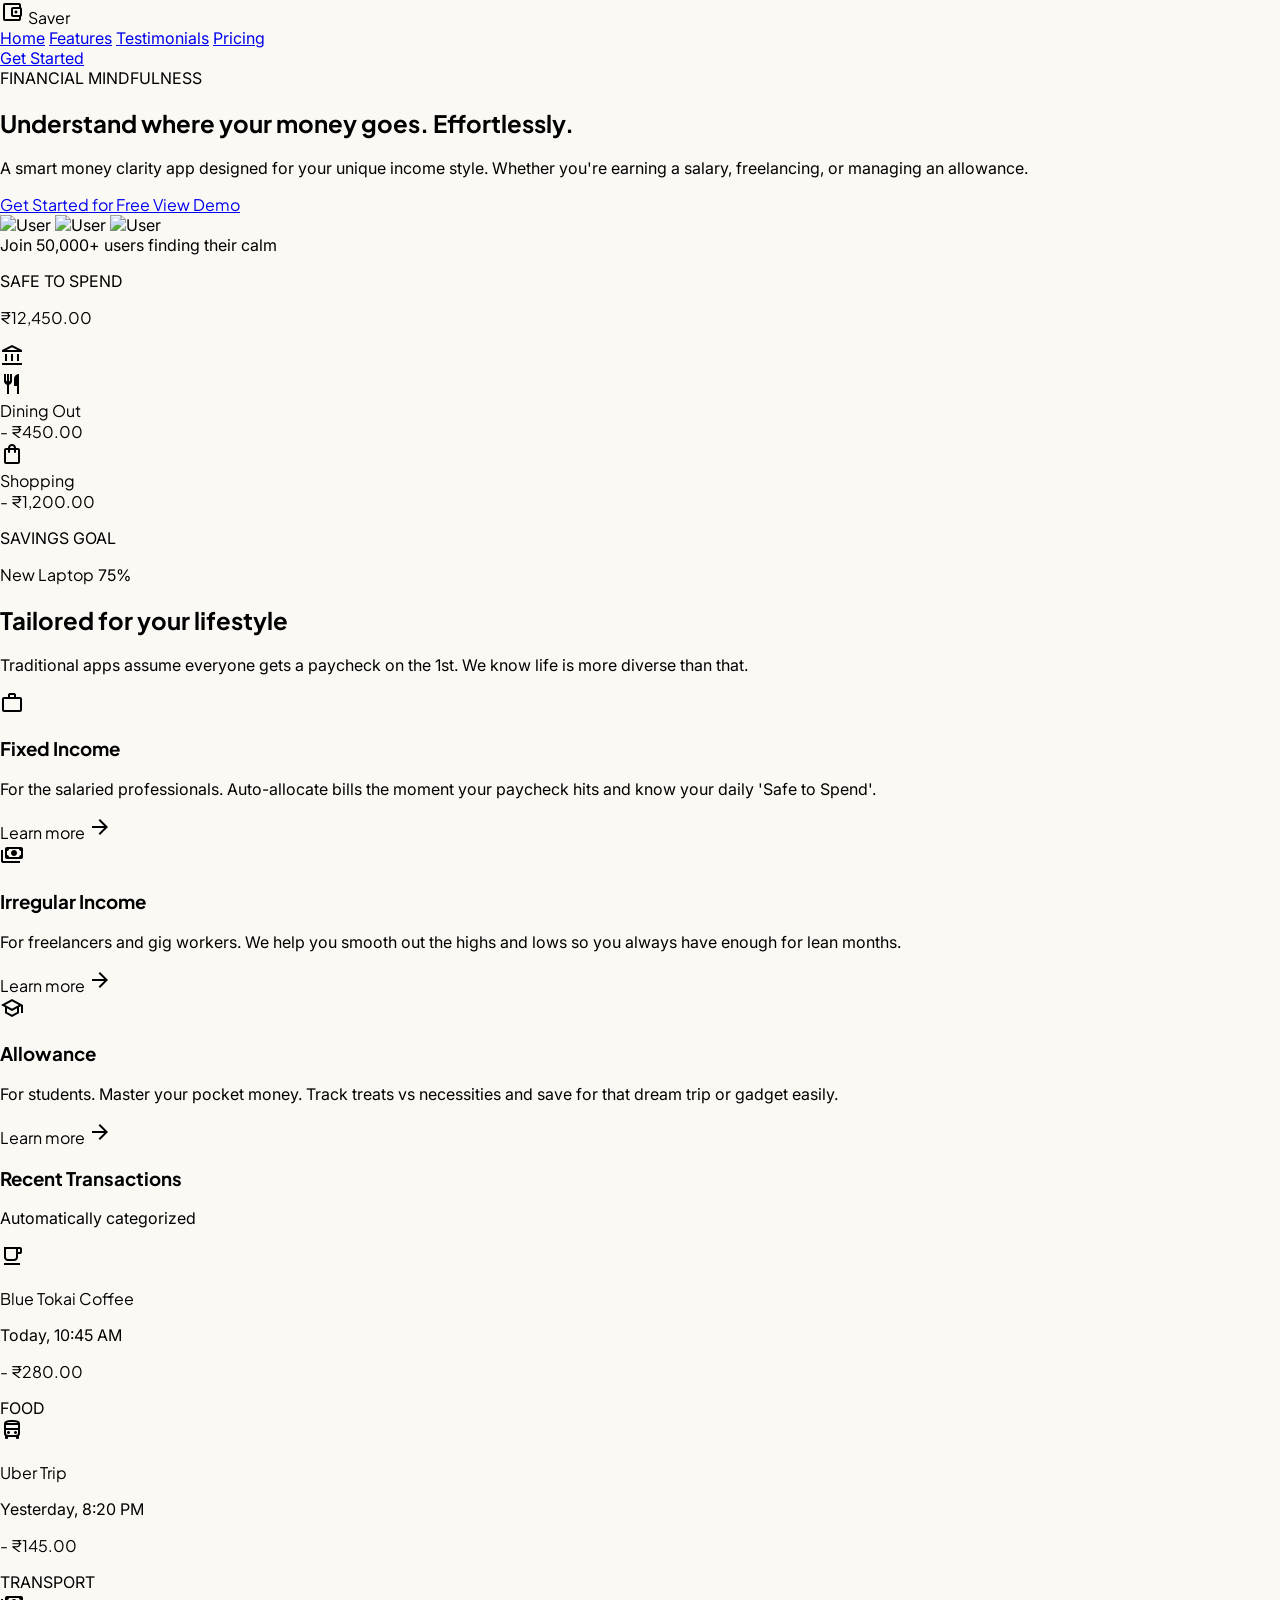
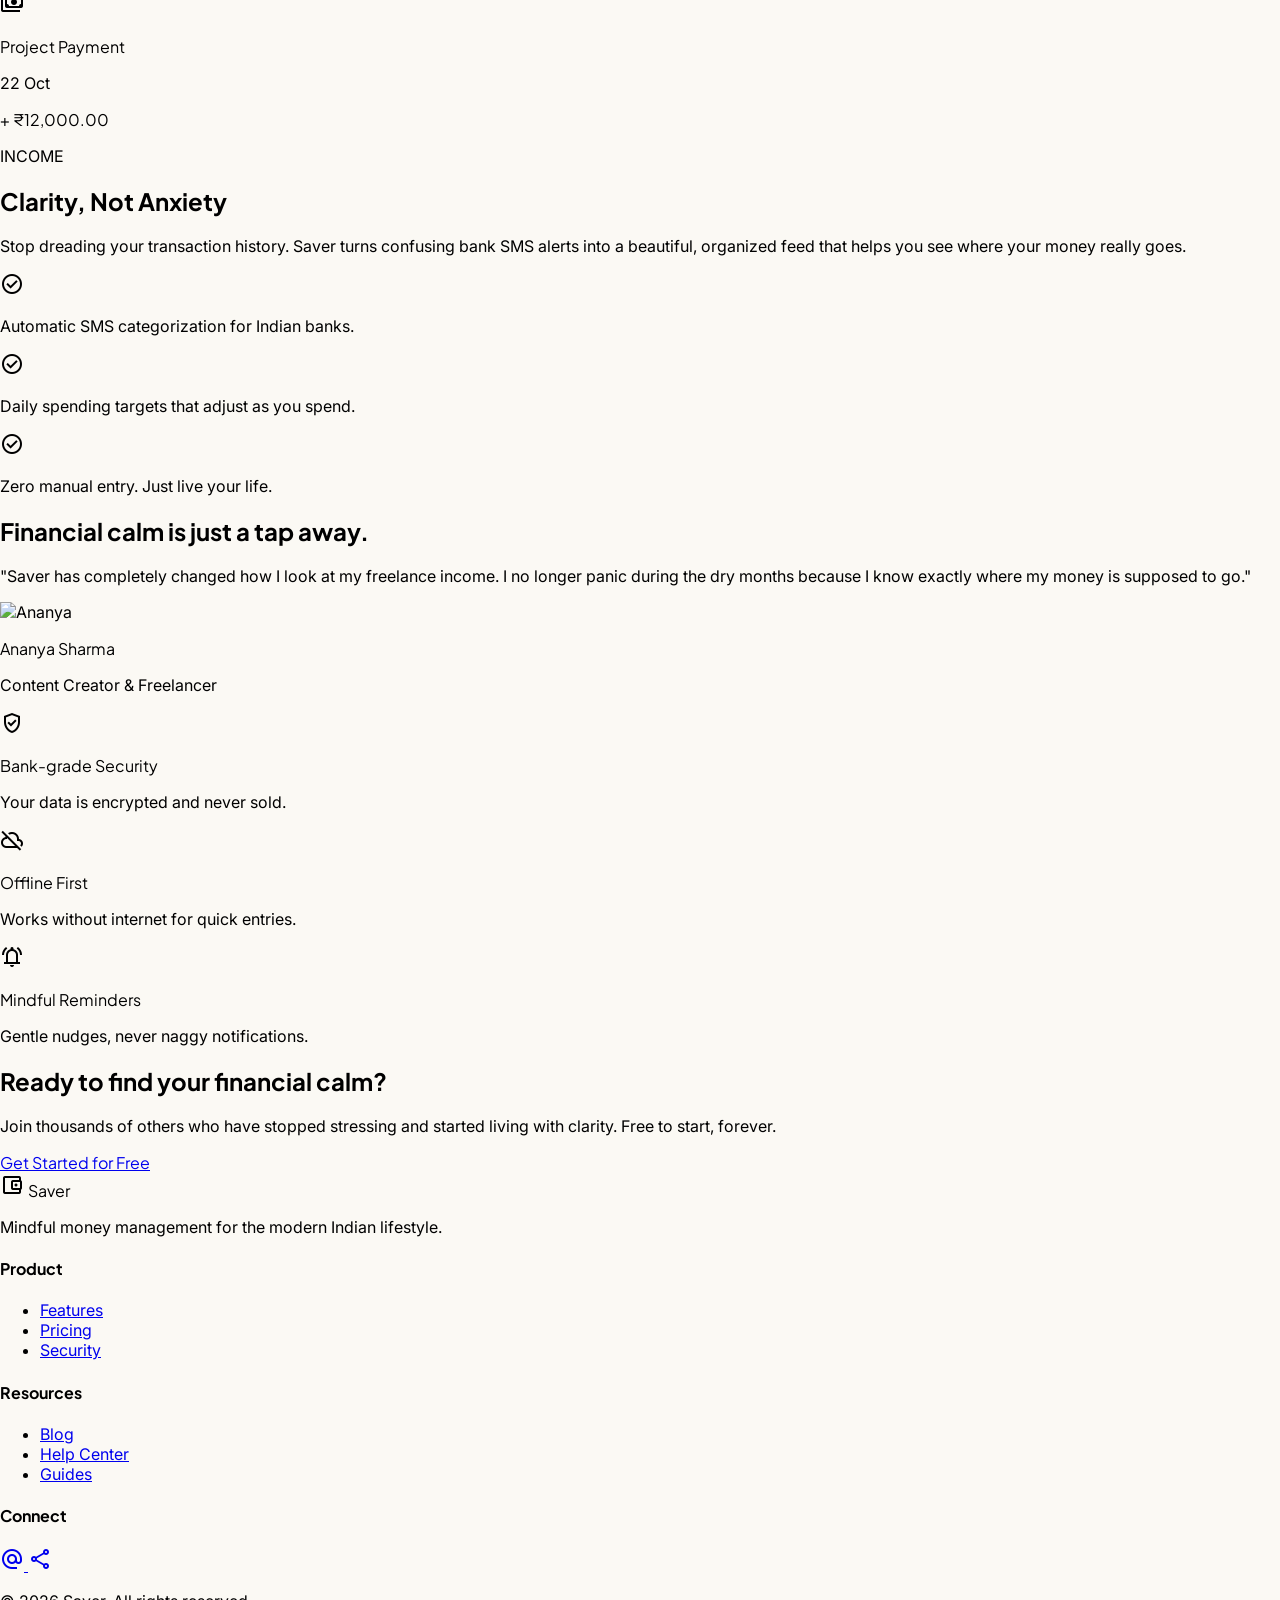
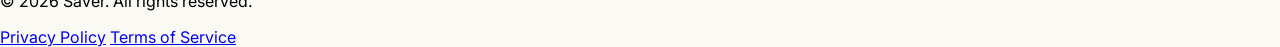
==== pages/index.html @ aa0b73dd "chore: project cleanup and documentation update - Rewrite architecture.md with updated onboarding fl" ====
<!doctype html>

<!--
  Saver landing page.
  Keep section IDs stable because navbar/footer links scroll to these anchors.
-->
<html class="light" lang="en">
  <head>
    <meta charset="utf-8" />
    <meta content="width=device-width, initial-scale=1.0" name="viewport" />
    <title>Saver - Financial Mindfulness</title>
    <meta name="description" content="Saver is a smart money clarity app designed for your unique income style. Understand where your money goes, effortlessly." />
    <meta name="theme-color" content="#0a4d3c" />
    <link
      href="https://fonts.googleapis.com/css2?family=Plus+Jakarta+Sans:wght@400;500;600;700;800&amp;family=Inter:wght@400;500;600&amp;family=Material+Symbols+Outlined:wght,FILL@100..700,0..1&amp;display=swap"
      rel="stylesheet"
    />
    <link href="../styles/design-system.css" rel="stylesheet" />
    <link href="../styles/components.css" rel="stylesheet" />
    <script src="https://cdn.tailwindcss.com?plugins=forms,container-queries"></script>
    <script src="../scripts/tailwind-theme.js"></script>
  </head>
  <body data-ui="marketing" class="bg-background text-on-background">
    <!-- TopAppBar -->
    <header
      class="sticky top-0 z-50 bg-[#F9F7F2] dark:bg-slate-950 border-b border-stone-200 dark:border-slate-800"
    >
      <nav class="flex justify-between items-center w-full px-6 py-4 max-w-7xl mx-auto">
        <div class="flex items-center gap-2">
          <span
            class="material-symbols-outlined text-[#0A4D3C] dark:text-emerald-400"
            data-icon="account_balance_wallet"
            >account_balance_wallet</span
          >
          <span class="text-xl font-bold text-[#0A4D3C] dark:text-emerald-500 font-h3">Saver</span>
        </div>
        <div
          class="hidden md:flex items-center gap-8 font-['Plus_Jakarta_Sans'] text-sm font-medium tracking-tight"
        >
          <a
            class="text-[#0A4D3C] dark:text-emerald-400 font-semibold transition-colors"
            href="#home"
            >Home</a
          >
          <a
            class="text-slate-500 dark:text-slate-400 hover:text-[#0A4D3C] dark:hover:text-emerald-300 transition-colors"
            href="#features"
            >Features</a
          >
          <a
            class="text-slate-500 dark:text-slate-400 hover:text-[#0A4D3C] dark:hover:text-emerald-300 transition-colors"
            href="#testimonials"
            >Testimonials</a
          >
          <a
            class="text-slate-500 dark:text-slate-400 hover:text-[#0A4D3C] dark:hover:text-emerald-300 transition-colors"
            href="#pricing"
            >Pricing</a
          >
        </div>
        <a
          class="bg-primary-container text-on-primary px-lg py-sm rounded-full font-label-caps text-label-caps hover:opacity-90 transition-opacity"
          href="register.html"
        >
          Get Started
        </a>
      </nav>
    </header>
    <main>
      <!-- Hero Section -->
      <section class="relative pt-xl pb-32 overflow-hidden" id="home">
        <div class="max-w-7xl mx-auto px-6 grid md:grid-cols-2 gap-12 items-center">
          <div class="z-10">
            <span
              class="inline-block bg-primary-container/10 text-primary-container px-4 py-1 rounded-full text-label-caps font-label-caps mb-6"
              >FINANCIAL MINDFULNESS</span
            >
            <h1 class="font-display text-display mb-6 text-primary">
              Understand where your money goes. Effortlessly.
            </h1>
            <p class="font-body-lg text-body-lg text-secondary mb-10 max-w-lg">
              A smart money clarity app designed for your unique income style. Whether you're
              earning a salary, freelancing, or managing an allowance.
            </p>
            <div class="flex flex-col sm:flex-row gap-4">
              <a
                class="bg-primary-container text-on-primary h-[56px] px-xl rounded-[24px] font-h3 text-h3 flex items-center justify-center hover:opacity-90 transition-all shadow-lg"
                href="register.html"
              >
                Get Started for Free
              </a>
              <a
                class="bg-transparent border-2 border-primary-container text-primary-container h-[56px] px-xl rounded-[24px] font-h3 text-h3 flex items-center justify-center hover:bg-primary-container/5 transition-all"
                href="#features"
              >
                View Demo
              </a>
            </div>
            <div class="mt-8 flex items-center gap-4 text-secondary">
              <div class="flex -space-x-2">
                <img
                  alt="User"
                  class="w-8 h-8 rounded-full border-2 border-background"
                  data-alt="portrait of a young professional woman smiling, soft studio lighting, professional headshot"
                  src="https://lh3.googleusercontent.com/aida-public/[base64]"
                />
                <img
                  alt="User"
                  class="w-8 h-8 rounded-full border-2 border-background"
                  data-alt="portrait of a young man with glasses, warm natural sunlight, casual setting"
                  src="https://lh3.googleusercontent.com/aida-public/[base64]"
                />
                <img
                  alt="User"
                  class="w-8 h-8 rounded-full border-2 border-background"
                  data-alt="portrait of a confident man, urban background, soft bokeh, warm tones"
                  src="https://lh3.googleusercontent.com/aida-public/[base64]"
                />
              </div>
              <span class="text-body-sm font-body-sm">Join 50,000+ users finding their calm</span>
            </div>
          </div>
          <div class="relative">
            <!-- Layered Card Illustrations -->
            <div
              class="relative z-10 bg-white p-6 rounded-[32px] shadow-xl border border-stone-100 transform -rotate-3 hover:rotate-0 transition-transform duration-500"
            >
              <div class="flex justify-between items-center mb-8">
                <div>
                  <p class="text-label-caps font-label-caps text-secondary">SAFE TO SPEND</p>
                  <p class="text-h1 font-h1 text-primary">&#8377;12,450.00</p>
                </div>
                <div
                  class="w-12 h-12 bg-primary-container/10 rounded-full flex items-center justify-center"
                >
                  <span
                    class="material-symbols-outlined text-primary-container"
                    data-icon="account_balance"
                    >account_balance</span
                  >
                </div>
              </div>
              <div class="space-y-4">
                <div class="flex justify-between items-center p-4 bg-background rounded-xl">
                  <div class="flex items-center gap-3">
                    <div
                      class="w-10 h-10 bg-orange-100 rounded-lg flex items-center justify-center"
                    >
                      <span class="material-symbols-outlined text-orange-600" data-icon="restaurant"
                        >restaurant</span
                      >
                    </div>
                    <span class="font-h3 text-h3 text-primary text-sm">Dining Out</span>
                  </div>
                  <span class="font-h3 text-h3 text-primary text-sm">- &#8377;450.00</span>
                </div>
                <div class="flex justify-between items-center p-4 bg-background rounded-xl">
                  <div class="flex items-center gap-3">
                    <div class="w-10 h-10 bg-blue-100 rounded-lg flex items-center justify-center">
                      <span class="material-symbols-outlined text-blue-600" data-icon="shopping_bag"
                        >shopping_bag</span
                      >
                    </div>
                    <span class="font-h3 text-h3 text-primary text-sm">Shopping</span>
                  </div>
                  <span class="font-h3 text-h3 text-primary text-sm">- &#8377;1,200.00</span>
                </div>
              </div>
            </div>
            <!-- Secondary floating cards -->
            <div
              class="absolute top-12 -right-8 z-0 bg-white/80 backdrop-blur-md p-6 rounded-[32px] shadow-lg border border-stone-100 w-64 transform rotate-6 hidden lg:block"
            >
              <p class="text-label-caps font-label-caps text-secondary mb-2">SAVINGS GOAL</p>
              <div class="flex justify-between items-end mb-2">
                <span class="text-h3 font-h3 text-primary">New Laptop</span>
                <span class="text-body-sm font-body-sm text-secondary">75%</span>
              </div>
              <div class="h-2 w-full bg-surface-container rounded-full overflow-hidden">
                <div class="h-full bg-primary-container w-3/4"></div>
              </div>
            </div>
          </div>
        </div>
        <!-- Abstract Background Shapes -->
        <div
          class="absolute top-0 right-0 -z-10 w-1/3 h-full bg-primary-container/5 rounded-l-[100px]"
        ></div>
        <div
          class="absolute bottom-10 left-10 -z-10 w-24 h-24 bg-tertiary-container/10 rounded-full blur-3xl"
        ></div>
      </section>
      <!-- User Modes Section -->
      <section class="py-xl bg-surface-container-low" id="features">
        <div class="max-w-7xl mx-auto px-6">
          <div class="text-center mb-16">
            <h2 class="font-h1 text-h1 text-primary mb-4">Tailored for your lifestyle</h2>
            <p class="font-body-lg text-body-lg text-secondary max-w-2xl mx-auto">
              Traditional apps assume everyone gets a paycheck on the 1st. We know life is more
              diverse than that.
            </p>
          </div>
          <div class="grid md:grid-cols-3 gap-8">
            <!-- Fixed Income -->
            <div
              class="bg-white p-8 rounded-[32px] border border-stone-100 hover:shadow-xl transition-shadow group"
            >
              <div
                class="w-16 h-16 bg-primary-container/5 rounded-2xl flex items-center justify-center mb-6 group-hover:bg-primary-container/10 transition-colors"
              >
                <span
                  class="material-symbols-outlined text-primary-container text-3xl"
                  data-icon="work"
                  >work</span
                >
              </div>
              <h3 class="font-h2 text-h2 text-primary mb-3">Fixed Income</h3>
              <p class="font-body-md text-body-md text-secondary mb-6">
                For the salaried professionals. Auto-allocate bills the moment your paycheck hits
                and know your daily 'Safe to Spend'.
              </p>
              <span class="text-primary-container font-h3 text-sm flex items-center gap-1"
                >Learn more
                <span class="material-symbols-outlined text-sm" data-icon="arrow_forward"
                  >arrow_forward</span
                ></span
              >
            </div>
            <!-- Irregular Income -->
            <div
              class="bg-white p-8 rounded-[32px] border border-stone-100 hover:shadow-xl transition-shadow group"
            >
              <div
                class="w-16 h-16 bg-blue-50 rounded-2xl flex items-center justify-center mb-6 group-hover:bg-blue-100 transition-colors"
              >
                <span class="material-symbols-outlined text-secondary text-3xl" data-icon="payments"
                  >payments</span
                >
              </div>
              <h3 class="font-h2 text-h2 text-primary mb-3">Irregular Income</h3>
              <p class="font-body-md text-body-md text-secondary mb-6">
                For freelancers and gig workers. We help you smooth out the highs and lows so you
                always have enough for lean months.
              </p>
              <span class="text-primary-container font-h3 text-sm flex items-center gap-1"
                >Learn more
                <span class="material-symbols-outlined text-sm" data-icon="arrow_forward"
                  >arrow_forward</span
                ></span
              >
            </div>
            <!-- Allowance -->
            <div
              class="bg-white p-8 rounded-[32px] border border-stone-100 hover:shadow-xl transition-shadow group"
            >
              <div
                class="w-16 h-16 bg-orange-50 rounded-2xl flex items-center justify-center mb-6 group-hover:bg-orange-100 transition-colors"
              >
                <span class="material-symbols-outlined text-tertiary text-3xl" data-icon="school"
                  >school</span
                >
              </div>
              <h3 class="font-h2 text-h2 text-primary mb-3">Allowance</h3>
              <p class="font-body-md text-body-md text-secondary mb-6">
                For students. Master your pocket money. Track treats vs necessities and save for
                that dream trip or gadget easily.
              </p>
              <span class="text-primary-container font-h3 text-sm flex items-center gap-1"
                >Learn more
                <span class="material-symbols-outlined text-sm" data-icon="arrow_forward"
                  >arrow_forward</span
                ></span
              >
            </div>
          </div>
        </div>
      </section>
      <!-- Recent Transactions + Clarity -->
      <section class="py-xl" id="demo">
        <div class="max-w-7xl mx-auto px-6">
          <div class="grid grid-cols-1 md:grid-cols-2 gap-10 items-center">
            <div class="bg-white rounded-[32px] overflow-hidden border border-stone-100 shadow-lg">
              <div class="bg-primary-container px-8 py-6">
                <h3 class="font-h2 text-h2 text-on-primary">Recent Transactions</h3>
                <p class="font-body-sm text-body-sm text-on-primary-container mt-1">
                  Automatically categorized
                </p>
              </div>
              <div class="p-6 md:p-8 space-y-6">
                <div class="flex items-center justify-between gap-4">
                  <div class="flex items-center gap-4">
                    <div
                      class="w-11 h-11 rounded-full bg-slate-100 flex items-center justify-center"
                    >
                      <span
                        class="material-symbols-outlined text-slate-500 text-xl"
                        data-icon="local_cafe"
                        >local_cafe</span
                      >
                    </div>
                    <div>
                      <p class="font-h3 text-h3 text-primary text-sm">Blue Tokai Coffee</p>
                      <p class="font-body-sm text-body-sm text-secondary">Today, 10:45 AM</p>
                    </div>
                  </div>
                  <div class="text-right">
                    <p class="font-h3 text-h3 text-primary text-sm">- &#8377;280.00</p>
                    <span
                      class="inline-flex mt-1 bg-blue-50 text-blue-700 px-2.5 py-1 rounded-full text-[10px] font-semibold tracking-wide"
                      >FOOD</span
                    >
                  </div>
                </div>
                <div class="flex items-center justify-between gap-4">
                  <div class="flex items-center gap-4">
                    <div
                      class="w-11 h-11 rounded-full bg-slate-100 flex items-center justify-center"
                    >
                      <span
                        class="material-symbols-outlined text-slate-500 text-xl"
                        data-icon="directions_bus"
                        >directions_bus</span
                      >
                    </div>
                    <div>
                      <p class="font-h3 text-h3 text-primary text-sm">Uber Trip</p>
                      <p class="font-body-sm text-body-sm text-secondary">Yesterday, 8:20 PM</p>
                    </div>
                  </div>
                  <div class="text-right">
                    <p class="font-h3 text-h3 text-primary text-sm">- &#8377;145.00</p>
                    <span
                      class="inline-flex mt-1 bg-slate-100 text-slate-600 px-2.5 py-1 rounded-full text-[10px] font-semibold tracking-wide"
                      >TRANSPORT</span
                    >
                  </div>
                </div>
                <div class="flex items-center justify-between gap-4">
                  <div class="flex items-center gap-4">
                    <div
                      class="w-11 h-11 rounded-full bg-emerald-100 flex items-center justify-center"
                    >
                      <span
                        class="material-symbols-outlined text-primary-container text-xl"
                        data-icon="payments"
                        >payments</span
                      >
                    </div>
                    <div>
                      <p class="font-h3 text-h3 text-primary text-sm">Project Payment</p>
                      <p class="font-body-sm text-body-sm text-secondary">22 Oct</p>
                    </div>
                  </div>
                  <div class="text-right">
                    <p class="font-h3 text-h3 text-primary text-sm">+ &#8377;12,000.00</p>
                    <span
                      class="inline-flex mt-1 bg-emerald-100 text-primary-container px-2.5 py-1 rounded-full text-[10px] font-semibold tracking-wide"
                      >INCOME</span
                    >
                  </div>
                </div>
              </div>
            </div>
            <div>
              <h2 class="font-h1 text-h1 text-primary mb-6">Clarity, Not Anxiety</h2>
              <p class="font-body-lg text-body-lg text-secondary mb-8 max-w-xl">
                Stop dreading your transaction history. Saver turns confusing bank SMS alerts into a
                beautiful, organized feed that helps you see where your money really goes.
              </p>
              <div class="space-y-5">
                <div class="flex items-start gap-4">
                  <span
                    class="material-symbols-outlined text-primary-container mt-0.5"
                    data-icon="check_circle"
                    >check_circle</span
                  >
                  <p class="font-body-md text-body-md text-primary">
                    Automatic SMS categorization for Indian banks.
                  </p>
                </div>
                <div class="flex items-start gap-4">
                  <span
                    class="material-symbols-outlined text-primary-container mt-0.5"
                    data-icon="check_circle"
                    >check_circle</span
                  >
                  <p class="font-body-md text-body-md text-primary">
                    Daily spending targets that adjust as you spend.
                  </p>
                </div>
                <div class="flex items-start gap-4">
                  <span
                    class="material-symbols-outlined text-primary-container mt-0.5"
                    data-icon="check_circle"
                    >check_circle</span
                  >
                  <p class="font-body-md text-body-md text-primary">
                    Zero manual entry. Just live your life.
                  </p>
                </div>
              </div>
            </div>
          </div>
        </div>
      </section>
      <!-- Trust / Testimonial Section -->
      <section class="py-xl bg-background" id="testimonials">
        <div class="max-w-7xl mx-auto px-6">
          <div
            class="bg-white rounded-[40px] p-12 border border-stone-100 shadow-sm relative overflow-hidden"
          >
            <div class="relative z-10 grid md:grid-cols-2 gap-12 items-center">
              <div>
                <h2 class="font-h1 text-h1 text-primary mb-6">
                  Financial calm is just a tap away.
                </h2>
                <p class="font-body-lg text-body-lg text-secondary mb-8">
                  "Saver has completely changed how I look at my freelance income. I no longer panic
                  during the dry months because I know exactly where my money is supposed to go."
                </p>
                <div class="flex items-center gap-4">
                  <img
                    alt="Ananya"
                    class="w-12 h-12 rounded-full"
                    data-alt="close up portrait of a young Indian woman smiling, natural outdoor lighting, warm skin tones"
                    src="https://lh3.googleusercontent.com/aida-public/[base64]"
                  />
                  <div>
                    <p class="font-h3 text-h3 text-primary text-base">Ananya Sharma</p>
                    <p class="font-body-sm text-body-sm text-secondary">
                      Content Creator &amp; Freelancer
                    </p>
                  </div>
                </div>
              </div>
              <div class="bg-surface-container rounded-[32px] p-8 space-y-6">
                <div class="flex items-center gap-4">
                  <div class="bg-white p-2 rounded-lg">
                    <span
                      class="material-symbols-outlined text-primary-container"
                      data-icon="verified_user"
                      >verified_user</span
                    >
                  </div>
                  <div>
                    <p class="font-h3 text-h3 text-primary text-sm">Bank-grade Security</p>
                    <p class="font-body-sm text-body-sm text-secondary">
                      Your data is encrypted and never sold.
                    </p>
                  </div>
                </div>
                <div class="flex items-center gap-4">
                  <div class="bg-white p-2 rounded-lg">
                    <span
                      class="material-symbols-outlined text-primary-container"
                      data-icon="cloud_off"
                      >cloud_off</span
                    >
                  </div>
                  <div>
                    <p class="font-h3 text-h3 text-primary text-sm">Offline First</p>
                    <p class="font-body-sm text-body-sm text-secondary">
                      Works without internet for quick entries.
                    </p>
                  </div>
                </div>
                <div class="flex items-center gap-4">
                  <div class="bg-white p-2 rounded-lg">
                    <span
                      class="material-symbols-outlined text-primary-container"
                      data-icon="notifications_active"
                      >notifications_active</span
                    >
                  </div>
                  <div>
                    <p class="font-h3 text-h3 text-primary text-sm">Mindful Reminders</p>
                    <p class="font-body-sm text-body-sm text-secondary">
                      Gentle nudges, never naggy notifications.
                    </p>
                  </div>
                </div>
              </div>
            </div>
            <div
              class="absolute top-0 right-0 w-32 h-32 bg-primary-container/5 rounded-full -translate-y-1/2 translate-x-1/2"
            ></div>
          </div>
        </div>
      </section>
      <!-- Final CTA -->
      <section class="py-32" id="pricing">
        <div class="max-w-4xl mx-auto px-6 text-center">
          <h2 class="font-display text-display text-primary mb-8">
            Ready to find your financial calm?
          </h2>
          <p class="font-body-lg text-body-lg text-secondary mb-12 max-w-xl mx-auto">
            Join thousands of others who have stopped stressing and started living with clarity.
            Free to start, forever.
          </p>
          <div class="flex flex-col sm:flex-row justify-center gap-4">
            <a
              class="bg-primary-container text-on-primary h-[64px] px-xl rounded-[24px] font-h3 text-h3 flex items-center justify-center hover:opacity-90 transition-all shadow-xl"
              href="register.html"
            >
              Get Started for Free
            </a>
          </div>
        </div>
      </section>
    </main>
    <!-- Footer -->
    <footer class="bg-surface-container py-16 border-t border-stone-200">
      <div class="max-w-7xl mx-auto px-6 grid md:grid-cols-4 gap-12">
        <div class="col-span-1 md:col-span-1">
          <div class="flex items-center gap-2 mb-6">
            <span
              class="material-symbols-outlined text-[#0A4D3C]"
              data-icon="account_balance_wallet"
              >account_balance_wallet</span
            >
            <span class="text-xl font-bold text-[#0A4D3C] font-h3">Saver</span>
          </div>
          <p class="font-body-sm text-body-sm text-secondary">
            Mindful money management for the modern Indian lifestyle.
          </p>
        </div>
        <div>
          <h4 class="font-h3 text-h3 text-primary text-base mb-6">Product</h4>
          <ul class="space-y-4 font-body-sm text-body-sm text-secondary">
            <li><a class="hover:text-primary transition-colors" href="#features">Features</a></li>
            <li><a class="hover:text-primary transition-colors" href="#pricing">Pricing</a></li>
            <li>
              <a class="hover:text-primary transition-colors" href="#testimonials">Security</a>
            </li>
          </ul>
        </div>
        <div>
          <h4 class="font-h3 text-h3 text-primary text-base mb-6">Resources</h4>
          <ul class="space-y-4 font-body-sm text-body-sm text-secondary">
            <li><a class="hover:text-primary transition-colors" href="#demo">Blog</a></li>
            <li>
              <a class="hover:text-primary transition-colors" href="#testimonials">Help Center</a>
            </li>
            <li><a class="hover:text-primary transition-colors" href="#features">Guides</a></li>
          </ul>
        </div>
        <div>
          <h4 class="font-h3 text-h3 text-primary text-base mb-6">Connect</h4>
          <div class="flex gap-4">
            <a
              class="w-10 h-10 bg-white rounded-full flex items-center justify-center hover:shadow-md transition-shadow"
              href="mailto:hello@saver.app"
            >
              <span
                class="material-symbols-outlined text-primary text-xl"
                data-icon="alternate_email"
                >alternate_email</span
              >
            </a>
            <a
              class="w-10 h-10 bg-white rounded-full flex items-center justify-center hover:shadow-md transition-shadow"
              href="register.html"
            >
              <span class="material-symbols-outlined text-primary text-xl" data-icon="share"
                >share</span
              >
            </a>
          </div>
        </div>
      </div>
      <div
        class="max-w-7xl mx-auto px-6 mt-16 pt-8 border-t border-stone-200 flex flex-col md:flex-row justify-between text-label-caps font-label-caps text-secondary gap-4"
      >
        <p>&copy; 2026 Saver. All rights reserved.</p>
        <div class="flex gap-8">
          <a class="hover:text-primary" href="register.html">Privacy Policy</a>
          <a class="hover:text-primary" href="register.html">Terms of Service</a>
        </div>
      </div>
    </footer>
  </body>
</html>
---- styles/design-system.css ----
/*
  Shared design tokens for the static Saver prototype.
  Tailwind utilities read these variables through scripts/tailwind-theme.js.
*/
:root {
  --font-sans: "Inter", sans-serif;
  --font-display: "Plus Jakarta Sans", sans-serif;

  --radius-default: 0.25rem;
  --radius-lg: 0.5rem;
  --radius-xl: 0.75rem;
  --radius-full: 9999px;

  --space-xs: 4px;
  --space-sm: 8px;
  --space-base: 8px;
  --space-md: 16px;
  --space-lg: 24px;
  --space-xl: 32px;
  --space-gutter: 16px;
  --space-margin-mobile: 20px;
  --space-margin-desktop: 64px;
  --space-unit: 8px;
  --space-stack-sm: 8px;
  --space-stack-md: 16px;
  --space-stack-lg: 32px;
  --space-section-gap: 64px;
  --space-container-padding: 32px;

  --font-size-label-caps: 12px;
  --line-height-label-caps: 1;
  --tracking-label-caps: 0.05em;
  --font-weight-label-caps: 600;
  --font-size-display: 40px;
  --line-height-display: 1.2;
  --tracking-display: -0.02em;
  --font-weight-display: 700;
  --font-size-h1: 32px;
  --line-height-h1: 1.25;
  --tracking-h1: -0.01em;
  --font-weight-h1: 700;
  --font-size-h2: 24px;
  --line-height-h2: 1.3;
  --font-weight-h2: 600;
  --font-size-h3: 20px;
  --line-height-h3: 1.4;
  --font-weight-h3: 600;
  --font-size-body-lg: 18px;
  --line-height-body-lg: 1.6;
  --font-weight-body-lg: 400;
  --font-size-body-md: 16px;
  --line-height-body-md: 1.5;
  --font-weight-body-md: 400;
  --font-size-body-sm: 14px;
  --line-height-body-sm: 1.5;
  --font-weight-body-sm: 400;
}

html {
  scroll-behavior: smooth;
}

body {
  margin: 0;
  font-family: var(--font-sans);
  -webkit-font-smoothing: antialiased;
}

.font-h1,
.font-h2,
.font-h3,
.font-display {
  font-family: var(--font-display);
}

.material-symbols-outlined {
  font-variation-settings:
    "FILL" 0,
    "wght" 400,
    "GRAD" 0,
    "opsz" 24;
}

body[data-ui="marketing"] {
  background-color: rgb(var(--color-background));
}

body[data-ui="auth"] {
  background-color: #fdfcfb;
}

body[data-ui="app"] {
  background-color: #f7f7f5;
}

/*
  Marketing mode keeps the original landing/verify scale and palette.
*/
[data-ui="marketing"] {
  --color-primary-container: 10 77 60;
  --color-on-primary-container: 129 189 167;
  --color-on-primary: 255 255 255;
  --color-on-primary-fixed-variant: 16 80 63;
  --color-inverse-surface: 48 49 46;
  --color-surface-container-highest: 228 226 221;
  --color-on-tertiary-fixed: 61 6 0;
  --color-background: 251 249 244;
  --color-tertiary-fixed-dim: 255 180 163;
  --color-on-secondary-container: 88 99 119;
  --color-surface-bright: 251 249 244;
  --color-on-tertiary: 255 255 255;
  --color-surface-container: 240 238 233;
  --color-tertiary: 94 14 0;
  --color-error-container: 255 218 214;
  --color-on-background: 27 28 25;
  --color-outline: 112 121 116;
  --color-outline-variant: 191 201 195;
  --color-on-surface-variant: 64 73 69;
  --color-on-tertiary-container: 255 148 123;
  --color-inverse-on-surface: 242 241 236;
  --color-surface-container-lowest: 255 255 255;
  --color-secondary-fixed: 216 227 250;
  --color-on-error: 255 255 255;
  --color-secondary-container: 213 224 247;
  --color-surface-container-low: 245 243 238;
  --color-primary-fixed: 178 239 216;
  --color-primary: 0 53 40;
  --color-error: 186 26 26;
  --color-on-secondary: 255 255 255;
  --color-primary-fixed-dim: 150 211 188;
  --color-on-primary-fixed: 0 33 23;
  --color-on-tertiary-fixed-variant: 140 25 0;
  --color-surface-container-high: 234 232 227;
  --color-surface-dim: 219 218 213;
  --color-on-error-container: 147 0 10;
  --color-tertiary-fixed: 255 218 210;
  --color-surface-variant: 228 226 221;
  --color-secondary: 84 95 114;
  --color-surface: 251 249 244;
  --color-tertiary-container: 134 24 0;
  --color-surface-tint: 45 105 86;
  --color-on-secondary-fixed: 17 28 44;
  --color-on-surface: 27 28 25;
  --color-on-secondary-fixed-variant: 60 71 90;
  --color-inverse-primary: 150 211 188;
  --color-secondary-fixed-dim: 188 199 221;

  --radius-default: 0.25rem;
  --radius-lg: 0.5rem;
  --radius-xl: 0.75rem;
  --radius-full: 9999px;

  --space-xs: 4px;
  --space-sm: 8px;
  --space-base: 8px;
  --space-md: 16px;
  --space-lg: 24px;
  --space-xl: 32px;
  --space-gutter: 16px;
  --space-margin-mobile: 20px;
  --space-margin-desktop: 64px;

  --font-size-display: 40px;
  --line-height-display: 1.2;
  --font-size-h1: 32px;
  --line-height-h1: 1.25;
  --tracking-h1: -0.01em;
}

/*
  Auth and App modes share the denser spacing and softer palette.
*/
[data-ui="auth"],
[data-ui="app"] {
  --color-primary-container: 27 67 50;
  --color-on-primary-container: 134 175 153;
  --color-on-primary: 255 255 255;
  --color-on-primary-fixed-variant: 39 78 61;
  --color-inverse-surface: 47 49 47;
  --color-surface-container-highest: 226 227 224;
  --color-on-tertiary-fixed: 28 28 25;
  --color-background: 249 250 246;
  --color-tertiary-fixed-dim: 201 198 193;
  --color-on-secondary-container: 99 98 96;
  --color-surface-bright: 249 250 246;
  --color-on-tertiary: 255 255 255;
  --color-surface-container: 238 238 235;
  --color-tertiary: 39 38 35;
  --color-error-container: 255 218 214;
  --color-on-background: 26 28 26;
  --color-outline: 113 121 115;
  --color-outline-variant: 193 200 194;
  --color-on-surface-variant: 65 72 68;
  --color-on-tertiary-container: 169 166 162;
  --color-inverse-on-surface: 240 241 238;
  --color-surface-container-lowest: 255 255 255;
  --color-secondary-fixed: 229 226 222;
  --color-on-error: 255 255 255;
  --color-secondary-container: 226 223 219;
  --color-surface-container-low: 243 244 241;
  --color-primary-fixed: 193 236 212;
  --color-primary: 1 45 29;
  --color-error: 186 26 26;
  --color-on-secondary: 255 255 255;
  --color-primary-fixed-dim: 165 208 185;
  --color-on-primary-fixed: 0 33 20;
  --color-on-tertiary-fixed-variant: 72 71 67;
  --color-surface-container-high: 232 232 229;
  --color-surface-dim: 218 218 215;
  --color-on-error-container: 147 0 10;
  --color-tertiary-fixed: 230 226 221;
  --color-surface-variant: 226 227 224;
  --color-secondary: 95 94 91;
  --color-surface: 249 250 246;
  --color-tertiary-container: 61 60 57;
  --color-surface-tint: 63 102 83;
  --color-on-secondary-fixed: 28 28 26;
  --color-on-surface: 26 28 26;
  --color-on-secondary-fixed-variant: 71 71 68;
  --color-inverse-primary: 165 208 185;
  --color-secondary-fixed-dim: 200 198 194;

  --radius-default: 1rem;
  --radius-lg: 2rem;
  --radius-xl: 3rem;
  --radius-full: 9999px;

  --space-gutter: 24px;
  --space-unit: 8px;
  --space-stack-sm: 8px;
  --space-stack-md: 16px;
  --space-stack-lg: 32px;
  --space-container-padding: 32px;
  --space-section-gap: 64px;

  --font-size-display: 48px;
  --line-height-display: 1.1;
  --font-weight-display: 700;
  --font-size-h1: 32px;
  --line-height-h1: 1.2;
  --font-weight-h1: 600;
  --font-size-h2: 24px;
  --line-height-h2: 1.3;
  --font-weight-h2: 600;
  --font-size-h3: 20px;
  --line-height-h3: 1.4;
  --font-weight-h3: 600;
}
---- styles/components.css ----
/*
  Shared component-level styles.
  These classes support reusable auth visuals and shell behavior without changing the page logic.
*/
.glass-card {
  background: rgba(255, 255, 255, 0.7);
  backdrop-filter: blur(12px);
  border: 1px solid rgba(234, 230, 225, 0.5);
}

.soft-glow {
  box-shadow: 0 0 40px -10px rgba(27, 67, 50, 0.1);
}

.savings-ring {
  background: conic-gradient(#1b4332 75%, #eae6e1 0);
  mask: radial-gradient(transparent 62%, white 63%);
  -webkit-mask: radial-gradient(transparent 62%, white 63%);
}

.floating-card {
  animation: card-float 7s ease-in-out infinite;
  will-change: transform;
}

.floating-card-delay {
  animation-delay: -3.5s;
}

.animated-ring {
  animation: ring-pulse 6s ease-in-out infinite;
  will-change: transform;
}

.animated-orb {
  animation: orb-drift 14s ease-in-out infinite alternate;
  will-change: transform;
}

.animated-orb-delay {
  animation-delay: -6s;
}

@keyframes card-float {
  0%, 100% { transform: translate3d(0, 0, 0); }
  50% { transform: translate3d(0, -12px, 0); }
}

@keyframes ring-pulse {
  0%, 100% { transform: scale(1); }
  50% { transform: scale(1.02); }
}

@keyframes orb-drift {
  0% { transform: translate3d(0, 0, 0); }
  100% { transform: translate3d(28px, -22px, 0); }
}

/* ========================
   Auth responsive
   ======================== */
@media (max-width: 767px) {
  body[data-ui="auth"] {
    overflow-x: hidden;
    overflow-y: auto;
  }
  body[data-ui="auth"] main {
    overflow-x: hidden;
    overflow-y: auto;
  }
  .auth-form-content {
    width: min(100%, 342px) !important;
  }
  .auth-panel {
    align-items: flex-start !important;
  }
}

/* ========================
   Onboarding — Step Panels
   ======================== */

.step-panel {
  display: none;
  animation: step-fade-in 0.4s cubic-bezier(0.22, 1, 0.36, 1);
}

.step-panel.is-active {
  display: block;
}

@keyframes step-fade-in {
  from { opacity: 0; transform: translateY(16px); }
  to { opacity: 1; transform: translateY(0); }
}

/* ========================
   Mode Cards
   ======================== */

.mode-card {
  position: relative;
  transition: all 0.25s cubic-bezier(0.22, 1, 0.36, 1);
}

.mode-card.is-selected {
  border-color: rgb(10 77 60) !important;
  background: linear-gradient(135deg, rgba(10,77,60,0.03), rgba(178,239,216,0.08));
  box-shadow: 0 4px 24px -4px rgb(10 77 60 / 0.12), 0 0 0 1px rgb(10 77 60 / 0.05);
}


/* ========================
   Completion Animation
   ======================== */

.completion-check {
  animation: check-pop 0.5s cubic-bezier(0.34, 1.56, 0.64, 1) 0.2s both;
}

@keyframes check-pop {
  from { transform: scale(0); opacity: 0; }
  to { transform: scale(1); opacity: 1; }
}

/* ========================
   Preview Card — Premium
   ======================== */

.preview-card {
  background: white;
  border: 1px solid rgb(228 226 221 / 0.5);
  border-radius: 1.5rem;
  box-shadow: 0 4px 20px rgb(0 0 0 / 0.03);
  position: relative;
  overflow: hidden;
}

.preview-card::before {
  content: '';
  position: absolute;
  top: -60px;
  right: -60px;
  width: 160px;
  height: 160px;
  background: radial-gradient(circle, rgba(178,239,216,0.25) 0%, transparent 70%);
  pointer-events: none;
}

.preview-value {
  font-family: "Plus Jakarta Sans", sans-serif;
  font-size: 2.5rem;
  font-weight: 700;
  letter-spacing: -0.02em;
  line-height: 1.1;
}

/* Desktop preview sticky */
@media (min-width: 1024px) {
  .onboarding-preview {
    position: sticky;
    top: 100px;
  }
}

/* ========================
   Onboarding Input Fields — Premium
   ======================== */

.onboarding-input {
  width: 100%;
  padding: 14px 16px 14px 40px;
  border-radius: 12px;
  background: #faf9f6;
  border: 1.5px solid #e4e2dd;
  font-family: "Plus Jakarta Sans", sans-serif;
  font-size: 1.125rem;
  font-weight: 600;
  color: #1b1c19;
  transition: all 0.2s ease;
}

.onboarding-input:focus {
  outline: none;
  border-color: #0a4d3c;
  box-shadow: 0 0 0 3px rgba(10,77,60,0.08);
  background: #fff;
}

.onboarding-input::placeholder {
  color: #bfc9c3;
  font-weight: 400;
}

.input-prefix {
  position: absolute;
  left: 14px;
  top: 50%;
  transform: translateY(-50%);
  font-family: "Plus Jakarta Sans", sans-serif;
  font-size: 1.125rem;
  font-weight: 600;
  color: #707974;
  transition: color 0.2s;
}

.input-group:focus-within .input-prefix {
  color: #0a4d3c;
}

/* ========================
   Onboarding Form Card
   ======================== */

.form-card {
  background: white;
  border-radius: 24px;
  padding: 24px;
  border: 1px solid rgba(228,226,221,0.5);
  box-shadow: 0 4px 20px rgba(0,0,0,0.03);
}

/* ========================
   Insight Box
   ======================== */

.insight-box {
  background: rgba(178,239,216,0.08);
  border: 1px solid rgba(178,239,216,0.2);
  border-radius: 16px;
  padding: 16px;
  display: flex;
  gap: 12px;
  align-items: flex-start;
}

.insight-box .insight-icon {
  background: rgba(150,211,188,0.2);
  border-radius: 50%;
  width: 36px;
  height: 36px;
  display: flex;
  align-items: center;
  justify-content: center;
  flex-shrink: 0;
}

/* ========================
   Responsive: MOBILE (< 640px)
   ======================== */

@media (max-width: 639px) {
  body[data-ui="app"] {
    font-size: 14px;
  }

  .preview-value {
    font-size: 2rem;
  }

  .form-card {
    padding: 16px;
    border-radius: 20px;
  }

  .onboarding-input {
    padding: 12px 14px 12px 36px;
    font-size: 1rem;
  }

  .input-prefix {
    font-size: 1rem;
    left: 12px;
  }

  .mode-card {
    padding: 16px !important;
  }

}

/* ========================
   Responsive: TABLET (640px - 1023px)
   ======================== */

@media (min-width: 640px) and (max-width: 1023px) {
  .preview-value {
    font-size: 2.25rem;
  }

  .form-card {
    padding: 20px;
  }
}

/* ========================
   Responsive: DESKTOP (>= 1024px)
   ======================== */

@media (min-width: 1024px) {
  .form-card {
    padding: 28px;
  }
}
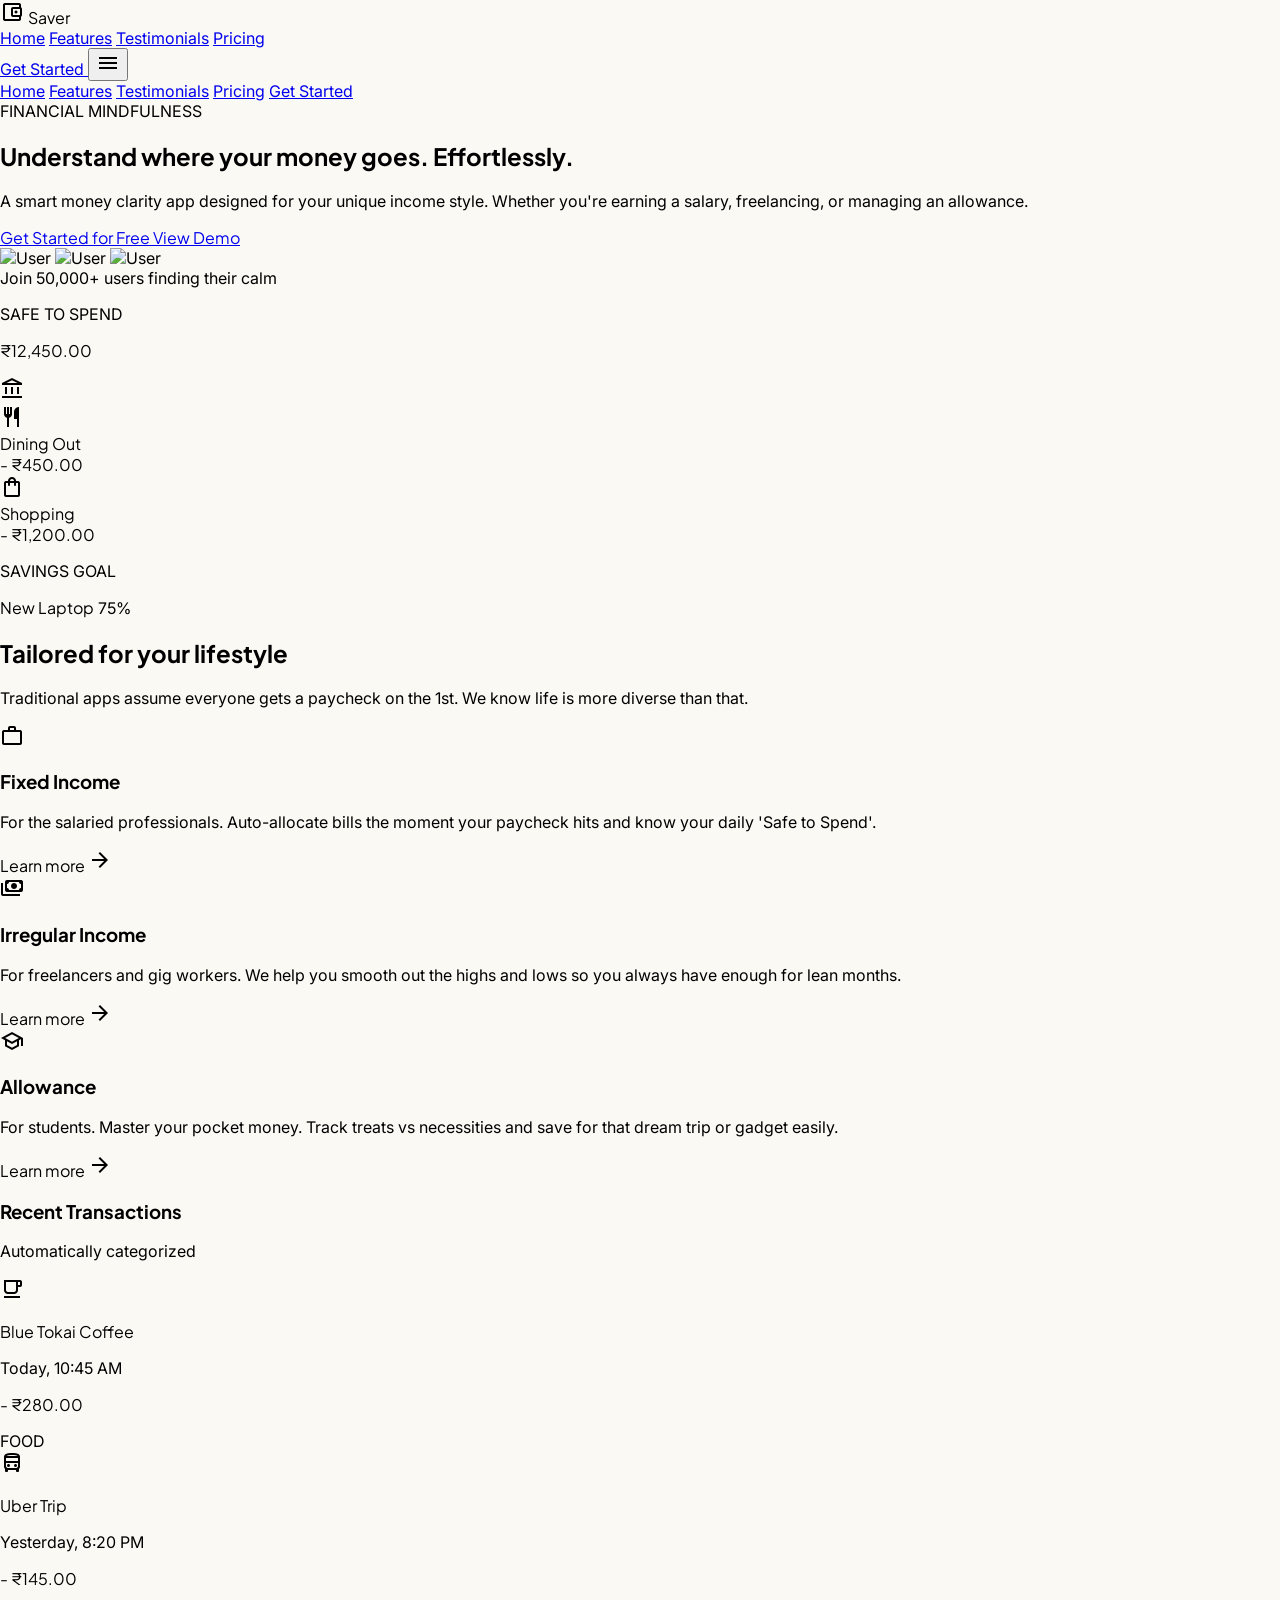
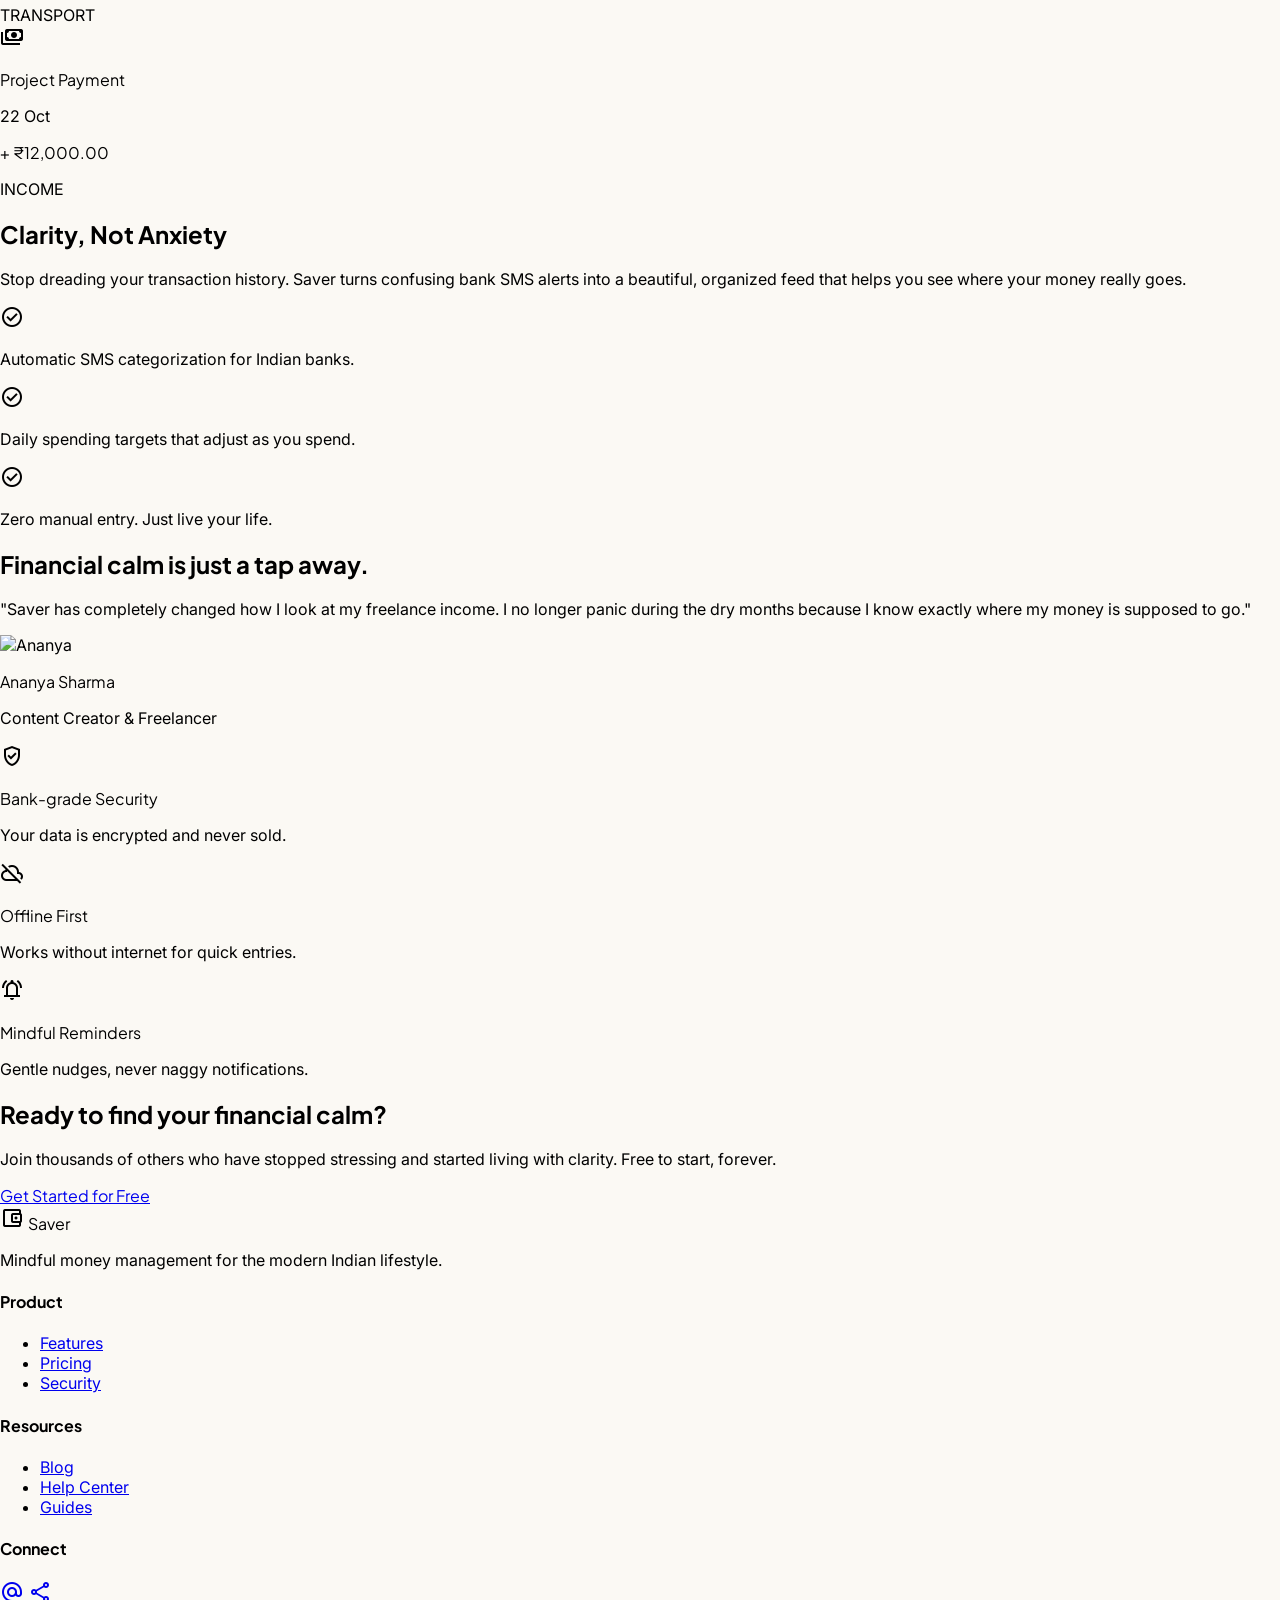
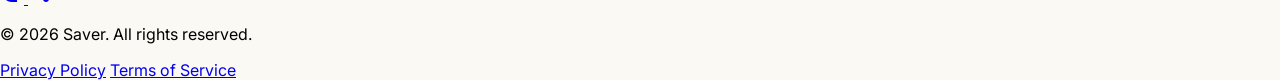
==== commit 568314ff: "feat(responsive): make all pages responsive for mobile, tablet, and desktop - Add hamburger menu wit" ====
--- a/pages/index.html
+++ b/pages/index.html
@@ -25,7 +25,7 @@
     <header
       class="sticky top-0 z-50 bg-[#F9F7F2] dark:bg-slate-950 border-b border-stone-200 dark:border-slate-800"
     >
-      <nav class="flex justify-between items-center w-full px-6 py-4 max-w-7xl mx-auto">
+      <nav class="flex justify-between items-center w-full px-4 sm:px-6 py-4 max-w-7xl mx-auto">
         <div class="flex items-center gap-2">
           <span
             class="material-symbols-outlined text-[#0A4D3C] dark:text-emerald-400"
@@ -58,27 +58,46 @@
             >Pricing</a
           >
         </div>
-        <a
-          class="bg-primary-container text-on-primary px-lg py-sm rounded-full font-label-caps text-label-caps hover:opacity-90 transition-opacity"
-          href="register.html"
-        >
-          Get Started
-        </a>
+        <div class="flex items-center gap-3">
+          <a
+            class="hidden sm:inline-flex bg-primary-container text-on-primary px-lg py-sm rounded-full font-label-caps text-label-caps hover:opacity-90 transition-opacity"
+            href="register.html"
+          >
+            Get Started
+          </a>
+          <!-- Hamburger toggle (mobile only) -->
+          <button
+            class="md:hidden flex items-center justify-center w-10 h-10 rounded-xl hover:bg-stone-100 transition-colors"
+            id="mobile-menu-btn"
+            type="button"
+            aria-label="Open menu"
+          >
+            <span class="material-symbols-outlined text-[#0A4D3C]" style="font-size:24px">menu</span>
+          </button>
+        </div>
       </nav>
+      <!-- Mobile nav overlay -->
+      <div class="hidden md:hidden flex-col bg-[#F9F7F2] border-t border-stone-200 px-6 py-4 space-y-3 font-['Plus_Jakarta_Sans'] text-sm font-medium" id="mobile-nav">
+        <a class="block py-2 text-[#0A4D3C] font-semibold" href="#home">Home</a>
+        <a class="block py-2 text-slate-500 hover:text-[#0A4D3C] transition-colors" href="#features">Features</a>
+        <a class="block py-2 text-slate-500 hover:text-[#0A4D3C] transition-colors" href="#testimonials">Testimonials</a>
+        <a class="block py-2 text-slate-500 hover:text-[#0A4D3C] transition-colors" href="#pricing">Pricing</a>
+        <a class="inline-flex mt-2 bg-primary-container text-on-primary px-lg py-sm rounded-full font-label-caps text-label-caps hover:opacity-90 transition-opacity w-fit" href="register.html">Get Started</a>
+      </div>
     </header>
     <main>
       <!-- Hero Section -->
-      <section class="relative pt-xl pb-32 overflow-hidden" id="home">
-        <div class="max-w-7xl mx-auto px-6 grid md:grid-cols-2 gap-12 items-center">
+      <section class="relative pt-8 sm:pt-xl pb-16 sm:pb-32 overflow-hidden" id="home">
+        <div class="max-w-7xl mx-auto px-4 sm:px-6 grid md:grid-cols-2 gap-8 sm:gap-12 items-center">
           <div class="z-10">
             <span
               class="inline-block bg-primary-container/10 text-primary-container px-4 py-1 rounded-full text-label-caps font-label-caps mb-6"
               >FINANCIAL MINDFULNESS</span
             >
-            <h1 class="font-display text-display mb-6 text-primary">
+            <h1 class="font-display text-[28px] sm:text-[36px] lg:text-display mb-4 sm:mb-6 text-primary leading-tight">
               Understand where your money goes. Effortlessly.
             </h1>
-            <p class="font-body-lg text-body-lg text-secondary mb-10 max-w-lg">
+            <p class="font-body-md sm:font-body-lg text-body-md sm:text-body-lg text-secondary mb-6 sm:mb-10 max-w-lg">
               A smart money clarity app designed for your unique income style. Whether you're
               earning a salary, freelancing, or managing an allowance.
             </p>
@@ -191,16 +210,16 @@
         ></div>
       </section>
       <!-- User Modes Section -->
-      <section class="py-xl bg-surface-container-low" id="features">
-        <div class="max-w-7xl mx-auto px-6">
-          <div class="text-center mb-16">
+      <section class="py-12 sm:py-xl bg-surface-container-low" id="features">
+        <div class="max-w-7xl mx-auto px-4 sm:px-6">
+          <div class="text-center mb-8 sm:mb-16">
             <h2 class="font-h1 text-h1 text-primary mb-4">Tailored for your lifestyle</h2>
             <p class="font-body-lg text-body-lg text-secondary max-w-2xl mx-auto">
               Traditional apps assume everyone gets a paycheck on the 1st. We know life is more
               diverse than that.
             </p>
           </div>
-          <div class="grid md:grid-cols-3 gap-8">
+          <div class="grid sm:grid-cols-2 lg:grid-cols-3 gap-5 sm:gap-8">
             <!-- Fixed Income -->
             <div
               class="bg-white p-8 rounded-[32px] border border-stone-100 hover:shadow-xl transition-shadow group"
@@ -276,9 +295,9 @@
         </div>
       </section>
       <!-- Recent Transactions + Clarity -->
-      <section class="py-xl" id="demo">
-        <div class="max-w-7xl mx-auto px-6">
-          <div class="grid grid-cols-1 md:grid-cols-2 gap-10 items-center">
+      <section class="py-12 sm:py-xl" id="demo">
+        <div class="max-w-7xl mx-auto px-4 sm:px-6">
+          <div class="grid grid-cols-1 md:grid-cols-2 gap-8 sm:gap-10 items-center">
             <div class="bg-white rounded-[32px] overflow-hidden border border-stone-100 shadow-lg">
               <div class="bg-primary-container px-8 py-6">
                 <h3 class="font-h2 text-h2 text-on-primary">Recent Transactions</h3>
@@ -404,12 +423,12 @@
         </div>
       </section>
       <!-- Trust / Testimonial Section -->
-      <section class="py-xl bg-background" id="testimonials">
-        <div class="max-w-7xl mx-auto px-6">
+      <section class="py-12 sm:py-xl bg-background" id="testimonials">
+        <div class="max-w-7xl mx-auto px-4 sm:px-6">
           <div
-            class="bg-white rounded-[40px] p-12 border border-stone-100 shadow-sm relative overflow-hidden"
-          >
-            <div class="relative z-10 grid md:grid-cols-2 gap-12 items-center">
+            class="bg-white rounded-[24px] sm:rounded-[40px] p-6 sm:p-12 border border-stone-100 shadow-sm relative overflow-hidden"
+          >
+            <div class="relative z-10 grid md:grid-cols-2 gap-8 sm:gap-12 items-center">
               <div>
                 <h2 class="font-h1 text-h1 text-primary mb-6">
                   Financial calm is just a tap away.
@@ -488,9 +507,9 @@
         </div>
       </section>
       <!-- Final CTA -->
-      <section class="py-32" id="pricing">
-        <div class="max-w-4xl mx-auto px-6 text-center">
-          <h2 class="font-display text-display text-primary mb-8">
+      <section class="py-16 sm:py-32" id="pricing">
+        <div class="max-w-4xl mx-auto px-4 sm:px-6 text-center">
+          <h2 class="font-display text-[28px] sm:text-[36px] lg:text-display text-primary mb-6 sm:mb-8 leading-tight">
             Ready to find your financial calm?
           </h2>
           <p class="font-body-lg text-body-lg text-secondary mb-12 max-w-xl mx-auto">
@@ -509,9 +528,9 @@
       </section>
     </main>
     <!-- Footer -->
-    <footer class="bg-surface-container py-16 border-t border-stone-200">
-      <div class="max-w-7xl mx-auto px-6 grid md:grid-cols-4 gap-12">
-        <div class="col-span-1 md:col-span-1">
+    <footer class="bg-surface-container py-10 sm:py-16 border-t border-stone-200">
+      <div class="max-w-7xl mx-auto px-4 sm:px-6 grid grid-cols-2 md:grid-cols-4 gap-8 sm:gap-12">
+        <div class="col-span-2 md:col-span-1">
           <div class="flex items-center gap-2 mb-6">
             <span
               class="material-symbols-outlined text-[#0A4D3C]"
@@ -578,5 +597,29 @@
         </div>
       </div>
     </footer>
+    <!-- Mobile nav toggle -->
+    <script>
+      (function () {
+        const btn = document.getElementById("mobile-menu-btn");
+        const nav = document.getElementById("mobile-nav");
+        if (!btn || !nav) return;
+
+        btn.addEventListener("click", () => {
+          const isOpen = nav.classList.contains("flex");
+          nav.classList.toggle("hidden", isOpen);
+          nav.classList.toggle("flex", !isOpen);
+          btn.querySelector("span").textContent = isOpen ? "menu" : "close";
+        });
+
+        // Close menu when a link is clicked
+        nav.querySelectorAll("a").forEach((link) => {
+          link.addEventListener("click", () => {
+            nav.classList.add("hidden");
+            nav.classList.remove("flex");
+            btn.querySelector("span").textContent = "menu";
+          });
+        });
+      })();
+    </script>
   </body>
 </html>
--- a/styles/components.css
+++ b/styles/components.css
@@ -93,6 +93,55 @@
   from { opacity: 0; transform: translateY(16px); }
   to { opacity: 1; transform: translateY(0); }
 }
+
+/* ========================
+   Step Dot Indicator
+   ======================== */
+
+.step-dot {
+  display: inline-block;
+  width: 8px;
+  height: 8px;
+  border-radius: 50%;
+  background: #d4d0c8;
+  transition: background 0.4s ease, transform 0.3s cubic-bezier(0.34, 1.56, 0.64, 1), width 0.4s ease;
+}
+
+.step-dot--active {
+  background: #0a4d3c;
+  width: 24px;
+  border-radius: 4px;
+  transform: scale(1);
+}
+
+.step-dot--done {
+  background: rgba(10, 77, 60, 0.35);
+}
+
+.step-dot-line {
+  display: inline-block;
+  width: 18px;
+  height: 1.5px;
+  background: #e4e0d8;
+  border-radius: 2px;
+  margin: 0 1px;
+  vertical-align: middle;
+}
+
+/* ========================
+   Number flip animation
+   ======================== */
+
+@keyframes number-pop {
+  0%   { transform: translateY(6px) scale(0.95); opacity: 0.4; }
+  60%  { transform: translateY(-2px) scale(1.02); opacity: 1; }
+  100% { transform: translateY(0) scale(1); opacity: 1; }
+}
+
+.number-updated {
+  animation: number-pop 0.35s cubic-bezier(0.22, 1, 0.36, 1);
+}
+
 
 /* ========================
    Mode Cards
@@ -167,24 +216,70 @@
    Onboarding Input Fields — Premium
    ======================== */
 
-.onboarding-input {
-  width: 100%;
-  padding: 14px 16px 14px 40px;
+/* The input-group is now a flex row — no absolute positioning needed */
+.input-group {
+  display: flex;
+  align-items: center;
   border-radius: 12px;
   background: #faf9f6;
   border: 1.5px solid #e4e2dd;
+  transition: border-color 0.2s ease, box-shadow 0.2s ease, background 0.2s ease;
+  overflow: hidden;
+}
+
+.input-group:focus-within {
+  border-color: #0a4d3c;
+  box-shadow: 0 0 0 3px rgba(10, 77, 60, 0.08);
+  background: #fff;
+}
+
+.input-prefix {
+  flex-shrink: 0;
+  padding: 0 4px 0 14px;
+  font-family: "Plus Jakarta Sans", sans-serif;
+  font-size: 1.125rem;
+  font-weight: 600;
+  color: #9ca8a0;
+  transition: color 0.2s ease;
+  user-select: none;
+  pointer-events: none;
+}
+
+.input-group:focus-within .input-prefix {
+  color: #0a4d3c;
+}
+
+.onboarding-input {
+  flex: 1;
+  min-width: 0;
+  padding: 14px 16px 14px 6px;
+  background: transparent !important;
+  border: none !important;
+  border-color: transparent !important;
+  outline: none !important;
+  box-shadow: none !important;
   font-family: "Plus Jakarta Sans", sans-serif;
   font-size: 1.125rem;
   font-weight: 600;
   color: #1b1c19;
-  transition: all 0.2s ease;
-}
-
-.onboarding-input:focus {
-  outline: none;
-  border-color: #0a4d3c;
-  box-shadow: 0 0 0 3px rgba(10,77,60,0.08);
-  background: #fff;
+  caret-color: #0a4d3c;
+  --tw-ring-shadow: 0 0 #0000 !important;
+  --tw-ring-color: transparent !important;
+}
+
+.onboarding-input:focus,
+.onboarding-input:focus-visible {
+  border: none !important;
+  border-color: transparent !important;
+  outline: none !important;
+  box-shadow: none !important;
+  --tw-ring-shadow: 0 0 #0000 !important;
+  --tw-ring-color: transparent !important;
+}
+
+/* When input is the only child (no ₹ prefix), restore left padding */
+.input-group > .onboarding-input:first-child {
+  padding-left: 14px;
 }
 
 .onboarding-input::placeholder {
@@ -192,21 +287,6 @@
   font-weight: 400;
 }
 
-.input-prefix {
-  position: absolute;
-  left: 14px;
-  top: 50%;
-  transform: translateY(-50%);
-  font-family: "Plus Jakarta Sans", sans-serif;
-  font-size: 1.125rem;
-  font-weight: 600;
-  color: #707974;
-  transition: color 0.2s;
-}
-
-.input-group:focus-within .input-prefix {
-  color: #0a4d3c;
-}
 
 /* ========================
    Onboarding Form Card
@@ -264,13 +344,13 @@
   }
 
   .onboarding-input {
-    padding: 12px 14px 12px 36px;
+    padding: 12px 12px 12px 4px;
     font-size: 1rem;
   }
 
   .input-prefix {
     font-size: 1rem;
-    left: 12px;
+    padding-left: 12px;
   }
 
   .mode-card {
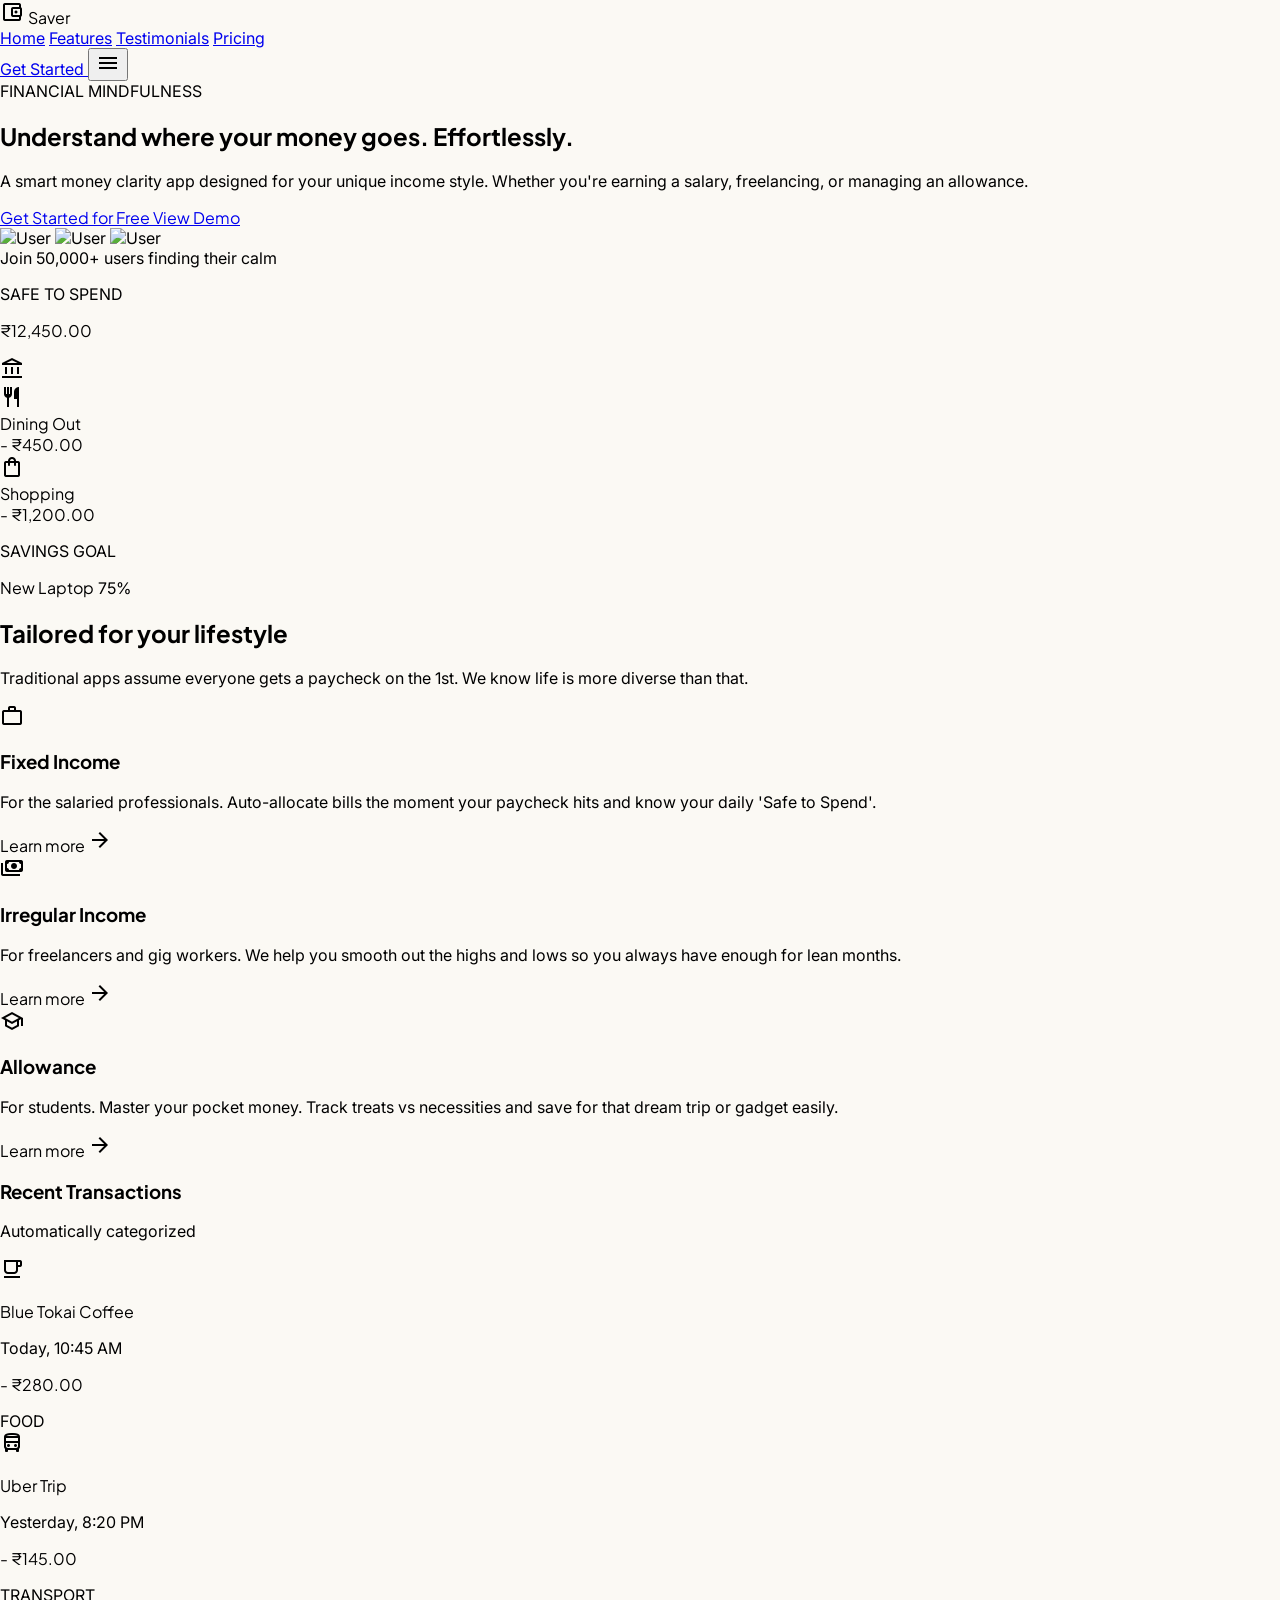
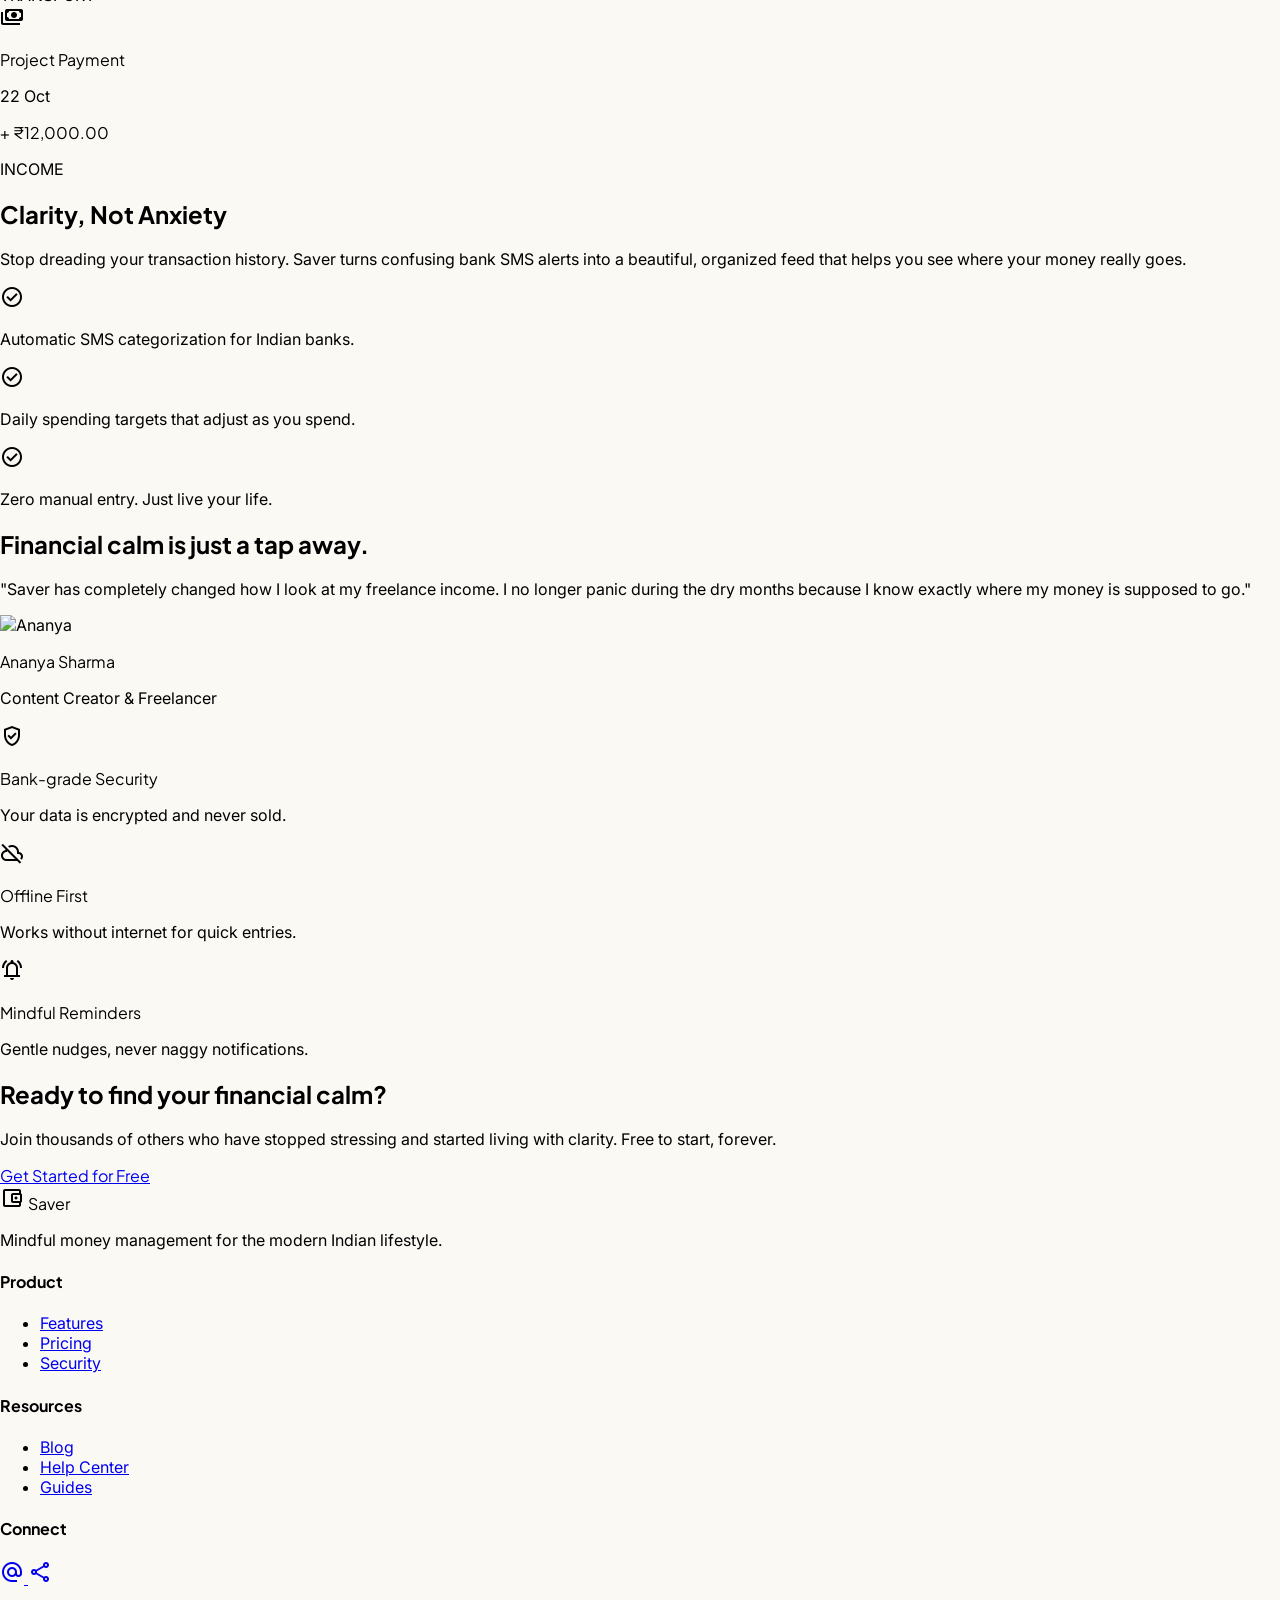
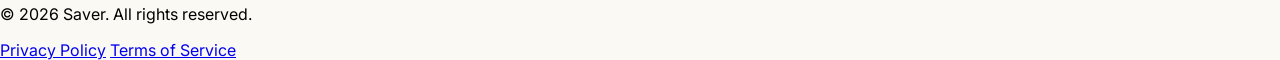
==== commit b99bcf60: "fix(mobile): overlay hamburger menu + restore heading boldness - Convert hamburger menu from in-flow" ====
--- a/pages/index.html
+++ b/pages/index.html
@@ -76,13 +76,15 @@
           </button>
         </div>
       </nav>
-      <!-- Mobile nav overlay -->
-      <div class="hidden md:hidden flex-col bg-[#F9F7F2] border-t border-stone-200 px-6 py-4 space-y-3 font-['Plus_Jakarta_Sans'] text-sm font-medium" id="mobile-nav">
-        <a class="block py-2 text-[#0A4D3C] font-semibold" href="#home">Home</a>
-        <a class="block py-2 text-slate-500 hover:text-[#0A4D3C] transition-colors" href="#features">Features</a>
-        <a class="block py-2 text-slate-500 hover:text-[#0A4D3C] transition-colors" href="#testimonials">Testimonials</a>
-        <a class="block py-2 text-slate-500 hover:text-[#0A4D3C] transition-colors" href="#pricing">Pricing</a>
-        <a class="inline-flex mt-2 bg-primary-container text-on-primary px-lg py-sm rounded-full font-label-caps text-label-caps hover:opacity-90 transition-opacity w-fit" href="register.html">Get Started</a>
+      <!-- Mobile nav overlay (fixed, slides down from under header) -->
+      <div class="fixed inset-x-0 top-[65px] z-40 bg-[#F9F7F2]/98 backdrop-blur-lg border-b border-stone-200 shadow-lg px-6 py-5 space-y-2 font-['Plus_Jakarta_Sans'] text-sm font-medium md:hidden" id="mobile-nav" style="display:none; transform:translateY(-100%); opacity:0; transition: transform 0.3s cubic-bezier(0.4,0,0.2,1), opacity 0.25s ease;">
+        <a class="block py-2.5 px-2 rounded-lg text-[#0A4D3C] font-semibold hover:bg-stone-100 transition-colors" href="#home">Home</a>
+        <a class="block py-2.5 px-2 rounded-lg text-slate-500 hover:text-[#0A4D3C] hover:bg-stone-100 transition-colors" href="#features">Features</a>
+        <a class="block py-2.5 px-2 rounded-lg text-slate-500 hover:text-[#0A4D3C] hover:bg-stone-100 transition-colors" href="#testimonials">Testimonials</a>
+        <a class="block py-2.5 px-2 rounded-lg text-slate-500 hover:text-[#0A4D3C] hover:bg-stone-100 transition-colors" href="#pricing">Pricing</a>
+        <div class="pt-2 border-t border-stone-200 mt-1">
+          <a class="inline-flex bg-primary-container text-on-primary px-lg py-sm rounded-full font-label-caps text-label-caps hover:opacity-90 transition-opacity w-full justify-center" href="register.html">Get Started</a>
+        </div>
       </div>
     </header>
     <main>
@@ -94,7 +96,7 @@
               class="inline-block bg-primary-container/10 text-primary-container px-4 py-1 rounded-full text-label-caps font-label-caps mb-6"
               >FINANCIAL MINDFULNESS</span
             >
-            <h1 class="font-display text-[28px] sm:text-[36px] lg:text-display mb-4 sm:mb-6 text-primary leading-tight">
+            <h1 class="font-display text-[28px] sm:text-[36px] lg:text-display font-extrabold mb-4 sm:mb-6 text-primary leading-tight">
               Understand where your money goes. Effortlessly.
             </h1>
             <p class="font-body-md sm:font-body-lg text-body-md sm:text-body-lg text-secondary mb-6 sm:mb-10 max-w-lg">
@@ -509,7 +511,7 @@
       <!-- Final CTA -->
       <section class="py-16 sm:py-32" id="pricing">
         <div class="max-w-4xl mx-auto px-4 sm:px-6 text-center">
-          <h2 class="font-display text-[28px] sm:text-[36px] lg:text-display text-primary mb-6 sm:mb-8 leading-tight">
+          <h2 class="font-display text-[28px] sm:text-[36px] lg:text-display font-extrabold text-primary mb-6 sm:mb-8 leading-tight">
             Ready to find your financial calm?
           </h2>
           <p class="font-body-lg text-body-lg text-secondary mb-12 max-w-xl mx-auto">
@@ -603,21 +605,35 @@
         const btn = document.getElementById("mobile-menu-btn");
         const nav = document.getElementById("mobile-nav");
         if (!btn || !nav) return;
+        let isOpen = false;
+
+        function openMenu() {
+          nav.style.display = "flex";
+          nav.style.flexDirection = "column";
+          // Trigger reflow so the transition plays
+          void nav.offsetHeight;
+          nav.style.transform = "translateY(0)";
+          nav.style.opacity = "1";
+          btn.querySelector("span").textContent = "close";
+          isOpen = true;
+        }
+
+        function closeMenu() {
+          nav.style.transform = "translateY(-100%)";
+          nav.style.opacity = "0";
+          btn.querySelector("span").textContent = "menu";
+          isOpen = false;
+          // Hide after animation completes
+          setTimeout(() => { nav.style.display = "none"; }, 300);
+        }
 
         btn.addEventListener("click", () => {
-          const isOpen = nav.classList.contains("flex");
-          nav.classList.toggle("hidden", isOpen);
-          nav.classList.toggle("flex", !isOpen);
-          btn.querySelector("span").textContent = isOpen ? "menu" : "close";
+          isOpen ? closeMenu() : openMenu();
         });
 
         // Close menu when a link is clicked
         nav.querySelectorAll("a").forEach((link) => {
-          link.addEventListener("click", () => {
-            nav.classList.add("hidden");
-            nav.classList.remove("flex");
-            btn.querySelector("span").textContent = "menu";
-          });
+          link.addEventListener("click", closeMenu);
         });
       })();
     </script>
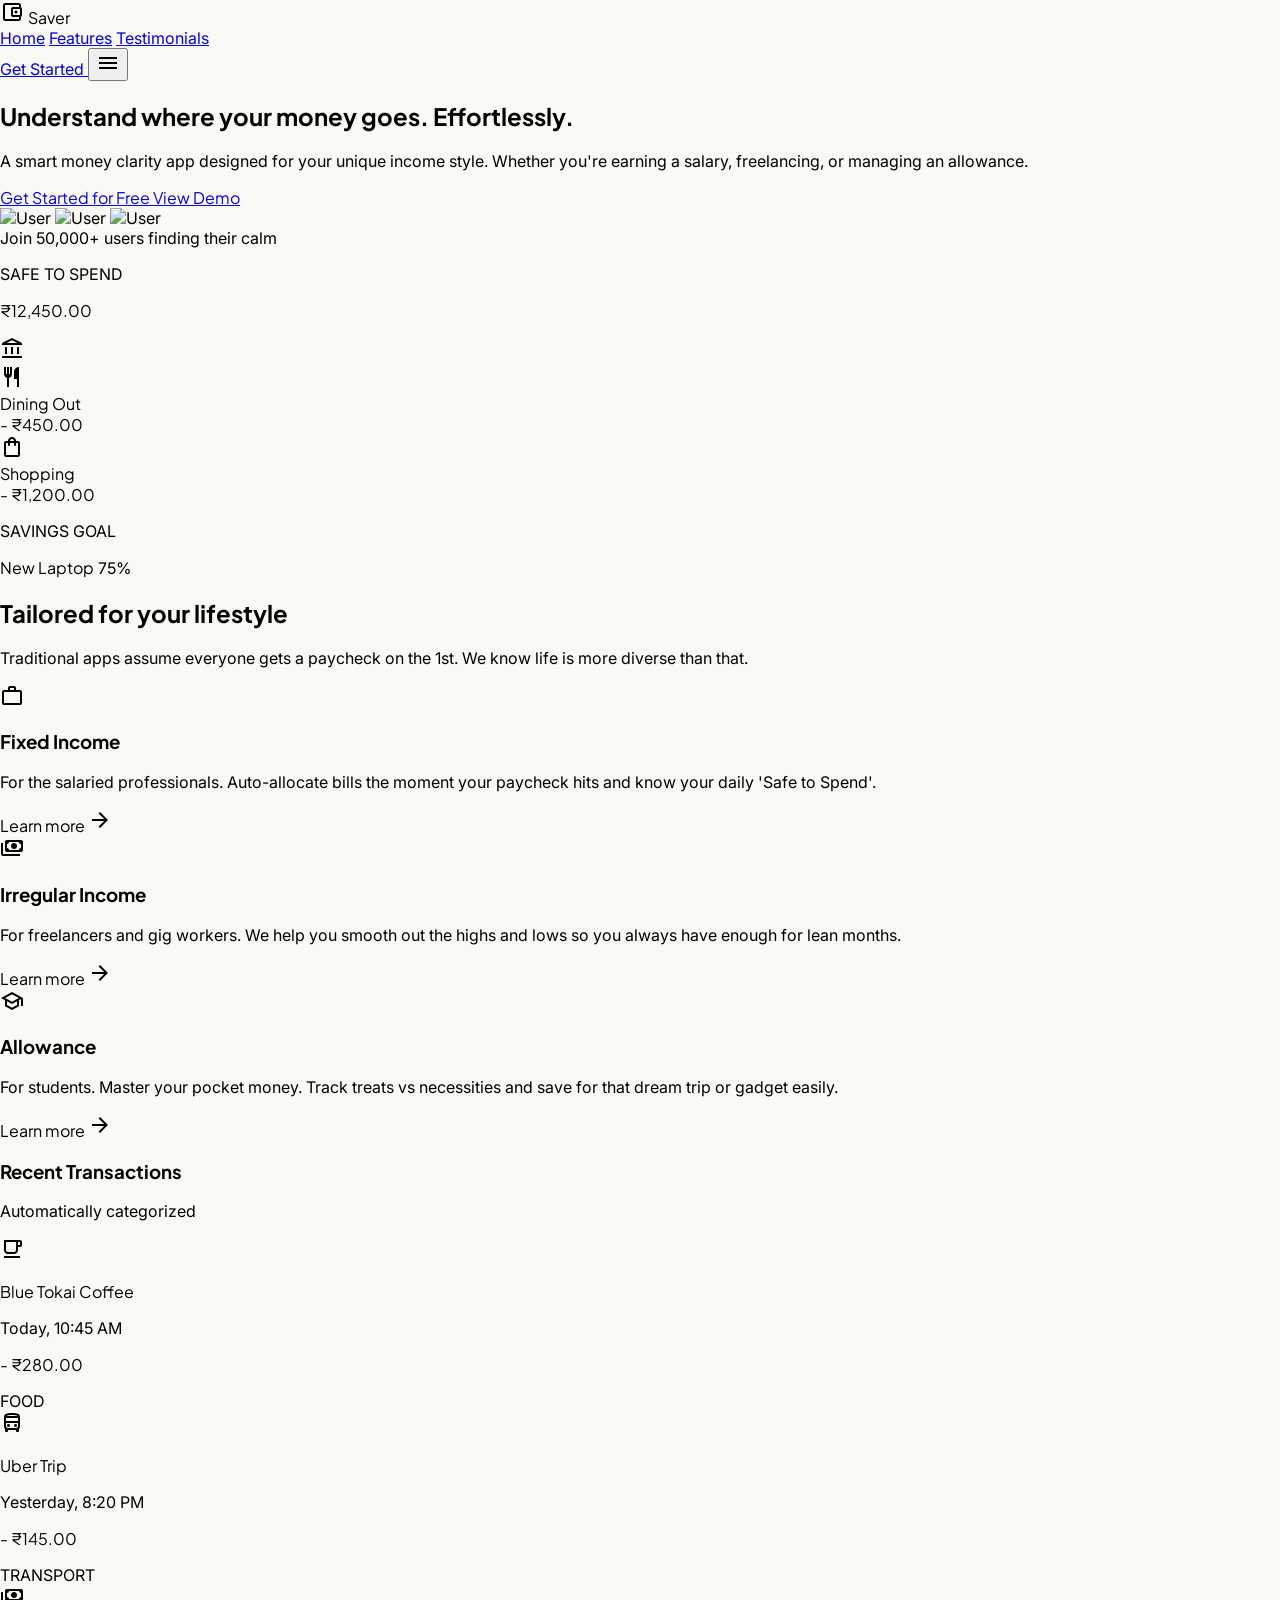
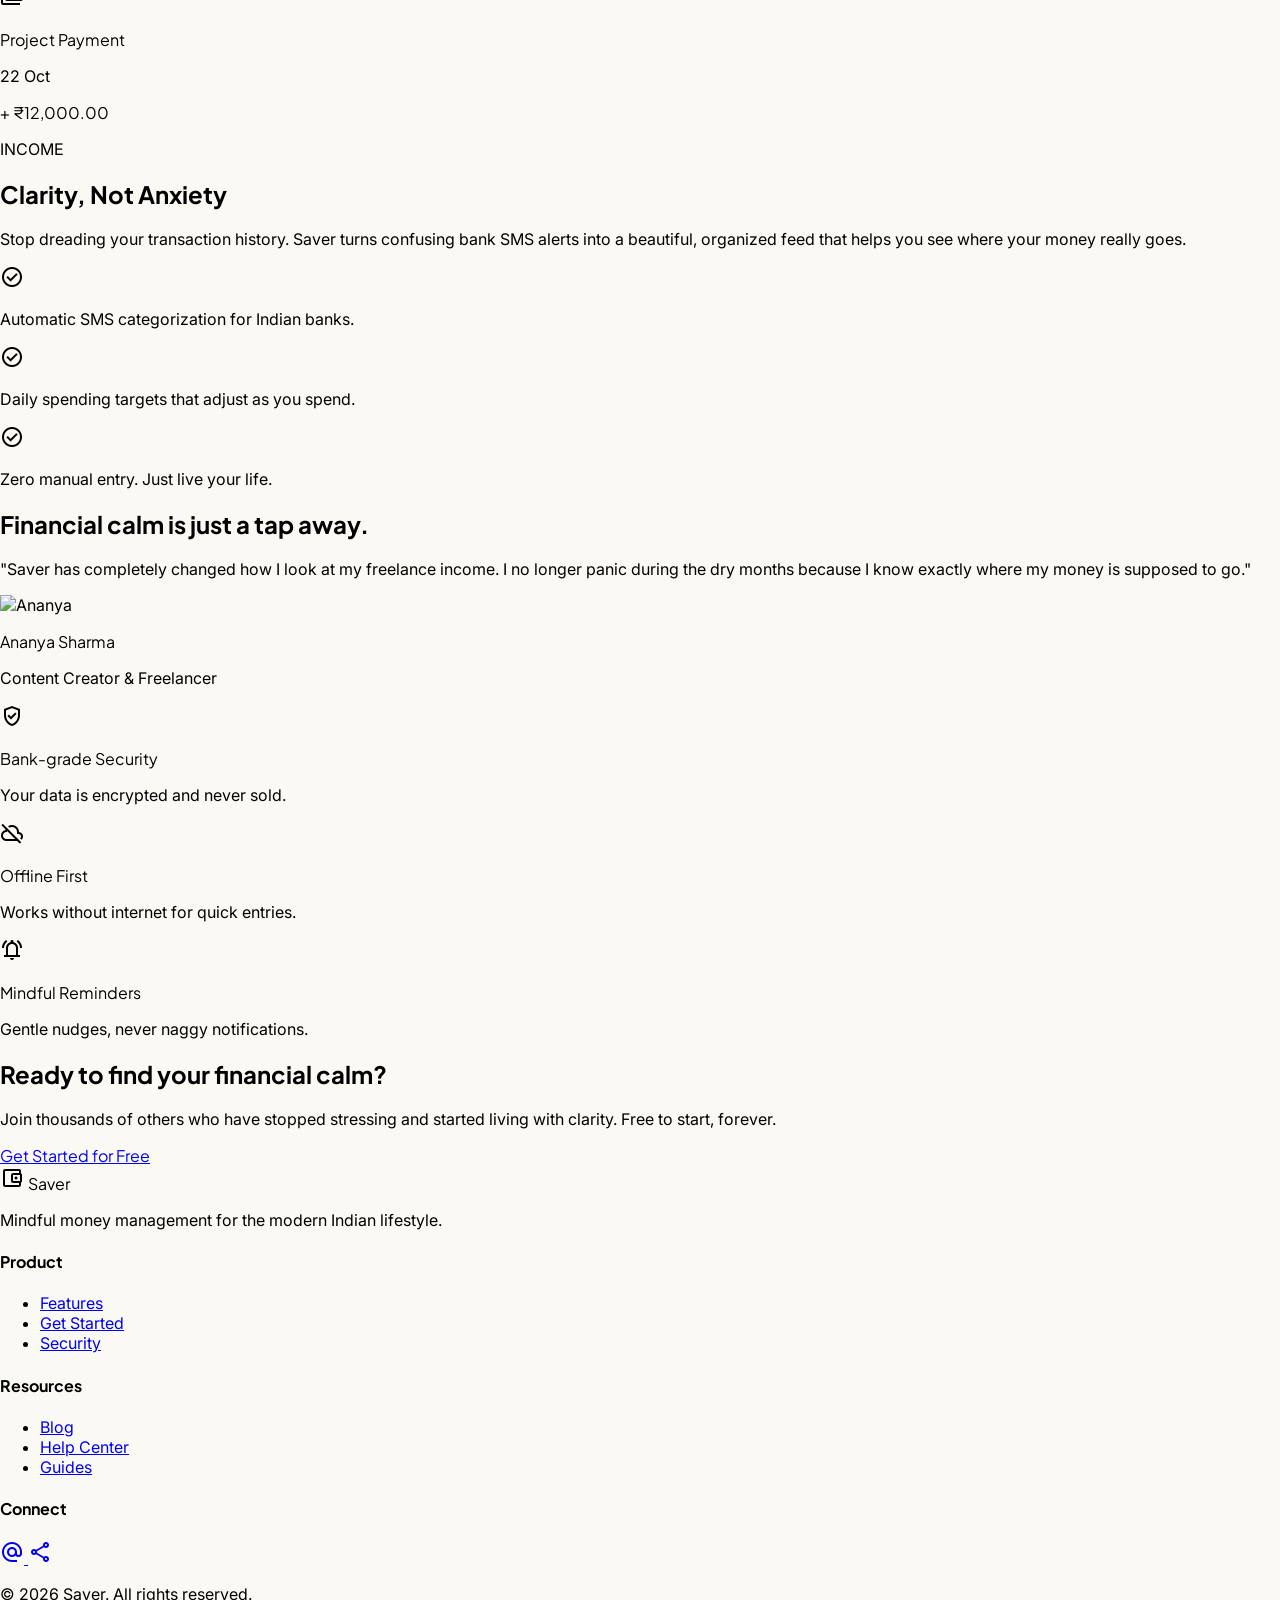
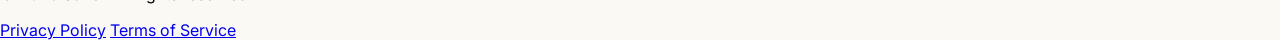
==== commit df8e9225: "feat: slide animations, confetti, landing cleanup - Add directional slide animations (left=forward, " ====
--- a/pages/index.html
+++ b/pages/index.html
@@ -52,11 +52,7 @@
             href="#testimonials"
             >Testimonials</a
           >
-          <a
-            class="text-slate-500 dark:text-slate-400 hover:text-[#0A4D3C] dark:hover:text-emerald-300 transition-colors"
-            href="#pricing"
-            >Pricing</a
-          >
+
         </div>
         <div class="flex items-center gap-3">
           <a
@@ -81,7 +77,7 @@
         <a class="block py-2.5 px-2 rounded-lg text-[#0A4D3C] font-semibold hover:bg-stone-100 transition-colors" href="#home">Home</a>
         <a class="block py-2.5 px-2 rounded-lg text-slate-500 hover:text-[#0A4D3C] hover:bg-stone-100 transition-colors" href="#features">Features</a>
         <a class="block py-2.5 px-2 rounded-lg text-slate-500 hover:text-[#0A4D3C] hover:bg-stone-100 transition-colors" href="#testimonials">Testimonials</a>
-        <a class="block py-2.5 px-2 rounded-lg text-slate-500 hover:text-[#0A4D3C] hover:bg-stone-100 transition-colors" href="#pricing">Pricing</a>
+
         <div class="pt-2 border-t border-stone-200 mt-1">
           <a class="inline-flex bg-primary-container text-on-primary px-lg py-sm rounded-full font-label-caps text-label-caps hover:opacity-90 transition-opacity w-full justify-center" href="register.html">Get Started</a>
         </div>
@@ -92,10 +88,6 @@
       <section class="relative pt-8 sm:pt-xl pb-16 sm:pb-32 overflow-hidden" id="home">
         <div class="max-w-7xl mx-auto px-4 sm:px-6 grid md:grid-cols-2 gap-8 sm:gap-12 items-center">
           <div class="z-10">
-            <span
-              class="inline-block bg-primary-container/10 text-primary-container px-4 py-1 rounded-full text-label-caps font-label-caps mb-6"
-              >FINANCIAL MINDFULNESS</span
-            >
             <h1 class="font-display text-[28px] sm:text-[36px] lg:text-display font-extrabold mb-4 sm:mb-6 text-primary leading-tight">
               Understand where your money goes. Effortlessly.
             </h1>
@@ -509,7 +501,7 @@
         </div>
       </section>
       <!-- Final CTA -->
-      <section class="py-16 sm:py-32" id="pricing">
+      <section class="py-16 sm:py-32" id="cta">
         <div class="max-w-4xl mx-auto px-4 sm:px-6 text-center">
           <h2 class="font-display text-[28px] sm:text-[36px] lg:text-display font-extrabold text-primary mb-6 sm:mb-8 leading-tight">
             Ready to find your financial calm?
@@ -549,7 +541,7 @@
           <h4 class="font-h3 text-h3 text-primary text-base mb-6">Product</h4>
           <ul class="space-y-4 font-body-sm text-body-sm text-secondary">
             <li><a class="hover:text-primary transition-colors" href="#features">Features</a></li>
-            <li><a class="hover:text-primary transition-colors" href="#pricing">Pricing</a></li>
+            <li><a class="hover:text-primary transition-colors" href="#cta">Get Started</a></li>
             <li>
               <a class="hover:text-primary transition-colors" href="#testimonials">Security</a>
             </li>
--- a/styles/components.css
+++ b/styles/components.css
@@ -82,50 +82,148 @@
 
 .step-panel {
   display: none;
-  animation: step-fade-in 0.4s cubic-bezier(0.22, 1, 0.36, 1);
 }
 
 .step-panel.is-active {
   display: block;
-}
-
-@keyframes step-fade-in {
+  animation: step-slide-in 0.4s cubic-bezier(0.22, 1, 0.36, 1);
+}
+
+/* Direction-aware animations: set data-direction on parent */
+[data-direction="forward"] .step-panel.is-active {
+  animation-name: step-slide-left;
+}
+
+[data-direction="backward"] .step-panel.is-active {
+  animation-name: step-slide-right;
+}
+
+/* Default: slide in from right (forward) */
+@keyframes step-slide-left {
+  from { opacity: 0; transform: translateX(40px); }
+  to { opacity: 1; transform: translateX(0); }
+}
+
+/* Slide in from left (backward) */
+@keyframes step-slide-right {
+  from { opacity: 0; transform: translateX(-40px); }
+  to { opacity: 1; transform: translateX(0); }
+}
+
+/* Fallback fade */
+@keyframes step-slide-in {
   from { opacity: 0; transform: translateY(16px); }
   to { opacity: 1; transform: translateY(0); }
 }
 
 /* ========================
-   Step Dot Indicator
-   ======================== */
-
-.step-dot {
-  display: inline-block;
-  width: 8px;
-  height: 8px;
+   Segmented Step Progress
+   ======================== */
+
+/* Step node — wrapper for circle + label */
+.step-node {
+  display: flex;
+  align-items: center;
+  gap: 8px;
+  flex-shrink: 0;
+}
+
+/* Numbered circle */
+.step-circle {
+  width: 32px;
+  height: 32px;
   border-radius: 50%;
-  background: #d4d0c8;
-  transition: background 0.4s ease, transform 0.3s cubic-bezier(0.34, 1.56, 0.64, 1), width 0.4s ease;
-}
-
-.step-dot--active {
-  background: #0a4d3c;
-  width: 24px;
-  border-radius: 4px;
-  transform: scale(1);
-}
-
-.step-dot--done {
-  background: rgba(10, 77, 60, 0.35);
-}
-
-.step-dot-line {
-  display: inline-block;
-  width: 18px;
-  height: 1.5px;
+  background: #f0ede6;
+  border: 2px solid #d4d0c8;
+  display: flex;
+  align-items: center;
+  justify-content: center;
+  position: relative;
+  transition: background 0.4s ease, border-color 0.4s ease, transform 0.3s cubic-bezier(0.34, 1.56, 0.64, 1), box-shadow 0.4s ease;
+}
+
+.step-num {
+  font-family: "Plus Jakarta Sans", sans-serif;
+  font-size: 13px;
+  font-weight: 700;
+  color: #9c9789;
+  transition: color 0.3s ease, opacity 0.3s ease;
+}
+
+.step-check {
+  position: absolute;
+  font-size: 16px;
+  color: white;
+  opacity: 0;
+  transition: opacity 0.3s ease;
+}
+
+/* Step label text */
+.step-label {
+  font-family: "Inter", sans-serif;
+  font-size: 13px;
+  font-weight: 500;
+  color: #9c9789;
+  transition: color 0.3s ease, font-weight 0.3s ease;
+}
+
+/* Connector line between steps */
+.step-connector {
+  height: 2px;
   background: #e4e0d8;
   border-radius: 2px;
-  margin: 0 1px;
-  vertical-align: middle;
+  position: relative;
+  overflow: hidden;
+}
+
+.step-connector-fill {
+  height: 100%;
+  width: 0%;
+  background: #0a4d3c;
+  border-radius: 2px;
+  transition: width 0.5s cubic-bezier(0.4, 0, 0.2, 1);
+}
+
+/* ── Active step ── */
+.step-node.is-active .step-circle {
+  background: #0a4d3c;
+  border-color: #0a4d3c;
+  transform: scale(1.08);
+  box-shadow: 0 0 0 4px rgba(10, 77, 60, 0.12);
+}
+
+.step-node.is-active .step-num {
+  color: white;
+}
+
+.step-node.is-active .step-label {
+  color: #0a4d3c;
+  font-weight: 600;
+}
+
+/* ── Completed step ── */
+.step-node.is-done .step-circle {
+  background: #0a4d3c;
+  border-color: #0a4d3c;
+  transform: scale(1);
+  box-shadow: none;
+}
+
+.step-node.is-done .step-num {
+  opacity: 0;
+}
+
+.step-node.is-done .step-check {
+  opacity: 1;
+}
+
+.step-node.is-done .step-label {
+  color: #5a7d6f;
+}
+
+/* Filled connector (between completed steps) */
+.step-connector.is-filled .step-connector-fill {
+  width: 100%;
 }
 
 /* ========================
